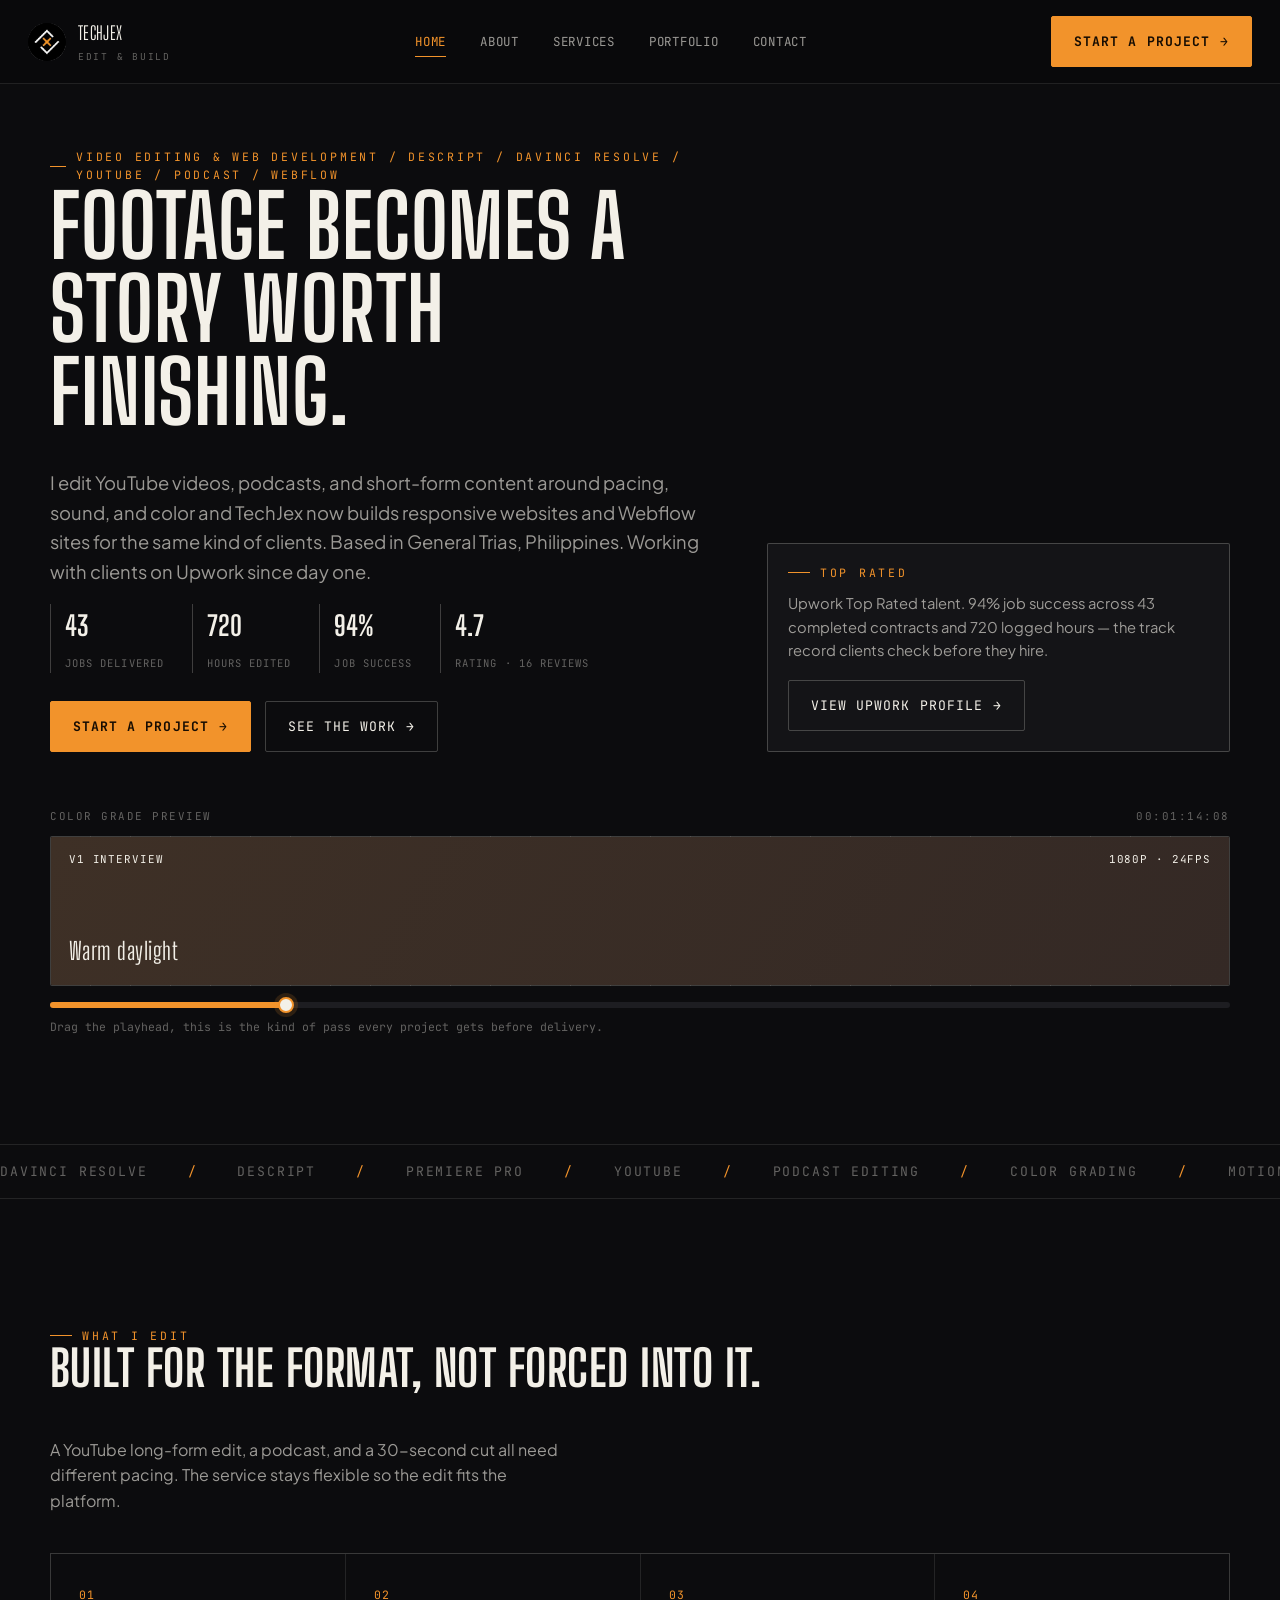
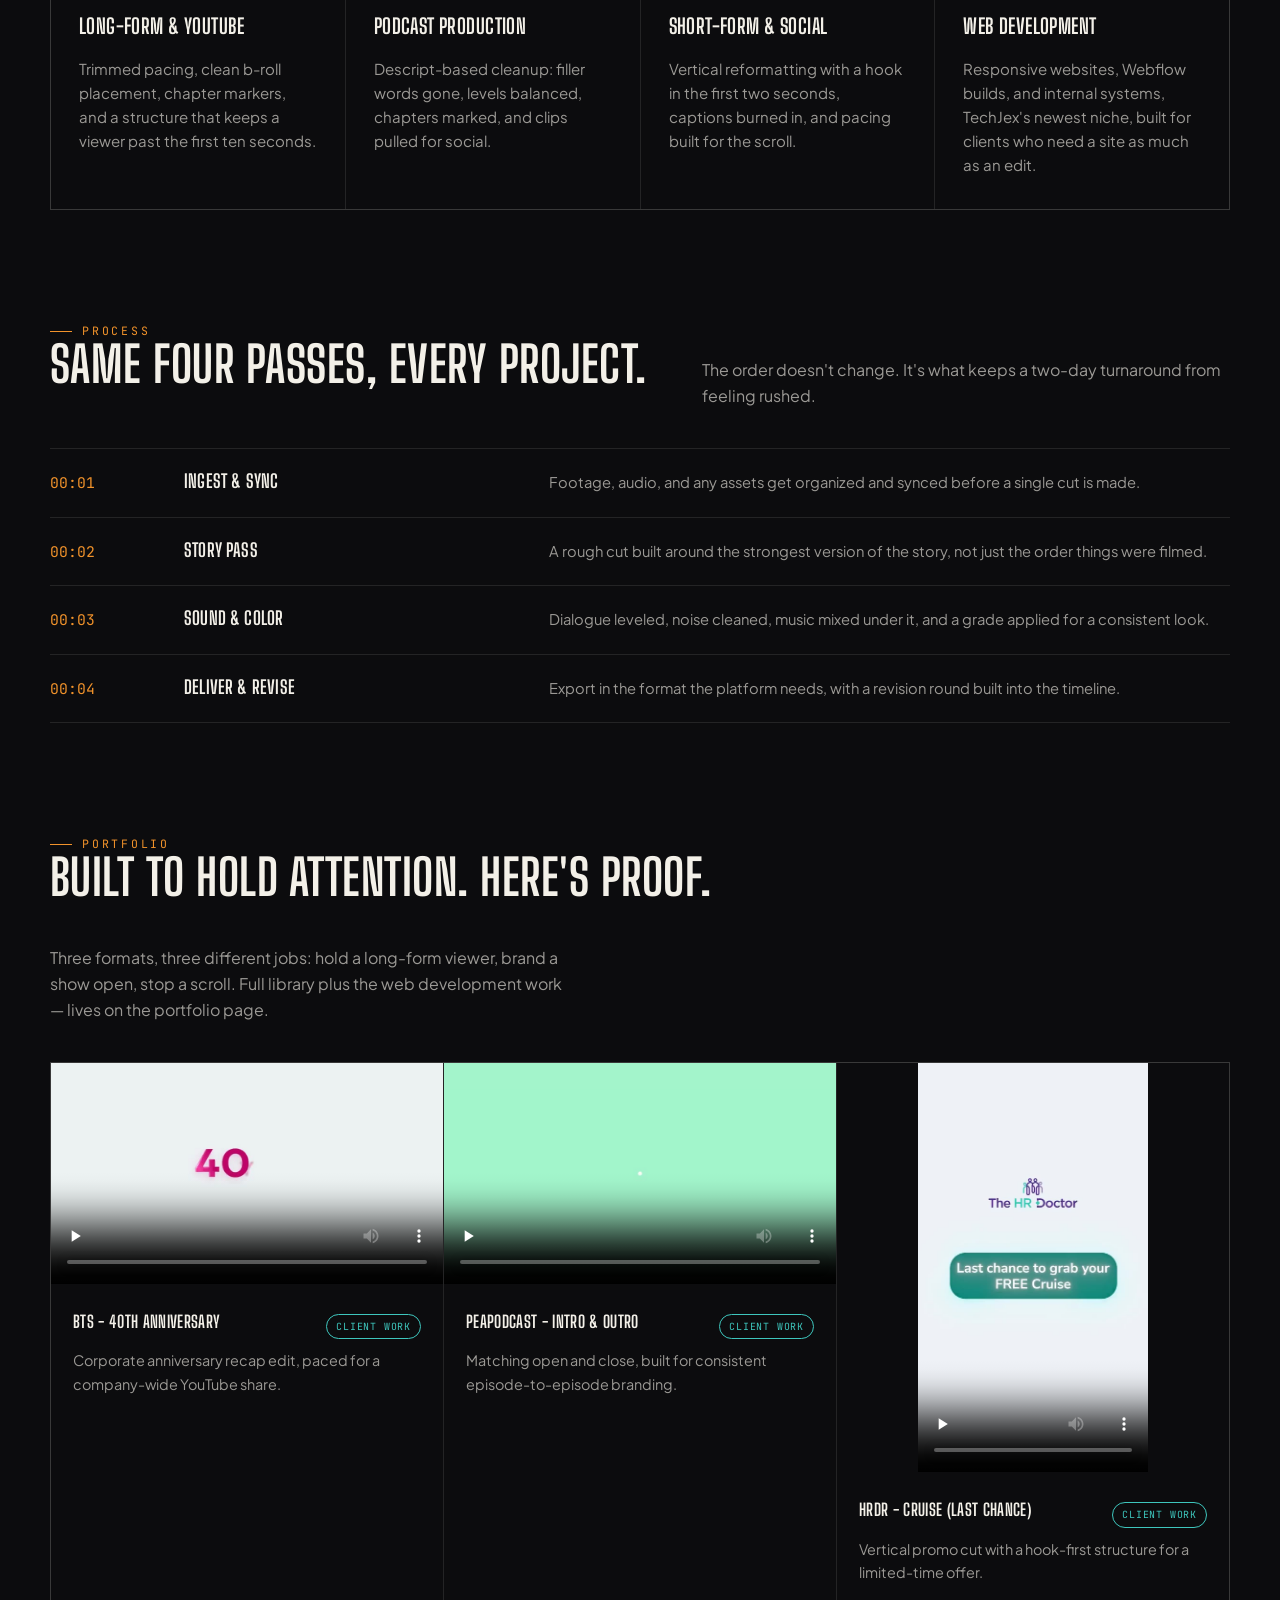
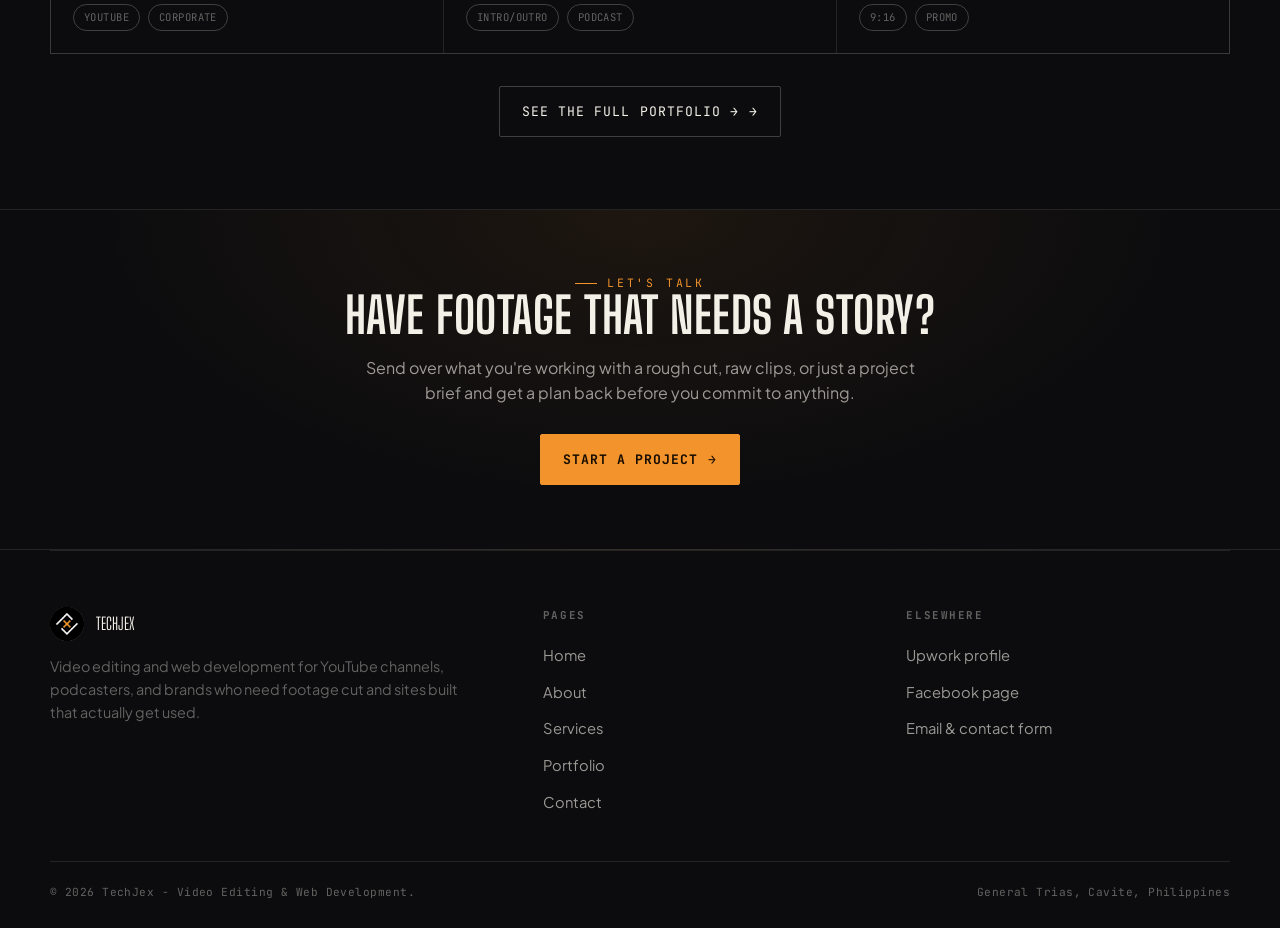
==== index.html @ 6ed2a16c "TechJex" ====
<!DOCTYPE html>
<html lang="en">
<head>
<meta charset="UTF-8">
<meta name="viewport" content="width=device-width, initial-scale=1.0">
<title>TechJex - Video Editing by Jex</title>
<meta name="description" content="Video editing and web development by TechJex. YouTube, podcast, and short-form editing plus responsive websites and Webflow builds, based in the Philippines.">
<link rel="icon" href="./assets/logo.png" type="image/png">
<link rel="preconnect" href="https://fonts.googleapis.com">
<link href="https://fonts.googleapis.com/css2?family=Big+Shoulders+Display:wght@600;700;800&family=Plus+Jakarta+Sans:wght@400;500;600;700&family=JetBrains+Mono:wght@400;500&display=swap" rel="stylesheet">
<link rel="stylesheet" href="./style.css">
</head>
<body>

<header class="nav-bar">
  <a class="brand" href="./index.html">
    <img src="./assets/logo.png" alt="TechJex logo">
    <span>TechJex<br><small>Edit &amp; Build</small></span>
  </a>
  <button class="menu-toggle" aria-label="Open menu" aria-expanded="false">☰</button>
  <nav class="nav-links" aria-label="Main navigation">
    <a href="./index.html" aria-current="page">Home</a>
    <a href="./about.html">About</a>
    <a href="./services.html">Services</a>
    <a href="./portfolio.html">Portfolio</a>
    <a href="./contact.html">Contact</a>
  </nav>
  <div class="nav-actions">
    <a class="btn btn-primary" href="./contact.html">Start a project</a>
  </div>
</header>

<main>

<section class="hero wrap">
  <div class="hero-grid">
    <div>
      <span class="eyebrow">Video Editing &amp; Web Development / Descript / DaVinci Resolve / YouTube / Podcast / Webflow</span>
      <h1>Footage becomes a story worth finishing.</h1>
      <p class="lead">I edit YouTube videos, podcasts, and short-form content around pacing, sound, and color and TechJex now builds responsive websites and Webflow sites for the same kind of clients. Based in General Trias, Philippines. Working with clients on Upwork since day one.</p>
      <div class="hero-stats">
        <div><b>43</b><span>Jobs delivered</span></div>
        <div><b>720</b><span>Hours edited</span></div>
        <div><b>94%</b><span>Job success</span></div>
        <div><b>4.7</b><span>Rating · 16 reviews</span></div>
      </div>
      <div class="hero-actions">
        <a class="btn btn-primary" href="./contact.html">Start a project</a>
        <a class="btn btn-ghost" href="./portfolio.html">See the work</a>
      </div>
    </div>
    <div class="hero-card reveal">
      <span class="eyebrow" style="margin-bottom:10px;">Top Rated</span>
      <p>Upwork Top Rated talent. 94% job success across 43 completed contracts and 720 logged hours — the track record clients check before they hire.</p>
      <a class="btn btn-ghost" href="https://www.upwork.com/freelancers/~0199cee645f09aa806" target="_blank" rel="noopener">View Upwork profile</a>
    </div>
  </div>

  <div class="scrubber">
    <div class="scrubber-head">
      <span>Color grade preview</span>
      <span class="tc" data-scrub-tc>00:00:00:00</span>
    </div>
    <div class="scrub-frame" data-scrub-frame>
      <div class="frame-label">
        <div class="top-row"><span>V1 Interview</span><span>1080p · 24fps</span></div>
        <div class="mood" data-scrub-mood>Flat log</div>
      </div>
    </div>
    <div class="scrub-track" data-scrub-track tabindex="0" role="slider" aria-label="Drag to preview a color grade" aria-valuemin="0" aria-valuemax="100" aria-valuenow="20">
      <div class="scrub-fill"></div>
      <div class="scrub-handle"></div>
    </div>
    <p class="scrub-caption">Drag the playhead, this is the kind of pass every project gets before delivery.</p>
  </div>
</section>

<div class="marquee" aria-hidden="true">
  <div class="marquee-track">
    <span>DaVinci Resolve</span><span>Descript</span><span>Premiere Pro</span><span>YouTube</span><span>Podcast Editing</span><span>Color Grading</span><span>Motion Titles</span><span>Audio Cleanup</span>
    <span>DaVinci Resolve</span><span>Descript</span><span>Premiere Pro</span><span>YouTube</span><span>Podcast Editing</span><span>Color Grading</span><span>Motion Titles</span><span>Audio Cleanup</span>
  </div>
</div>

<section class="section wrap">
  <div class="section-head">
    <div><span class="eyebrow">What I edit</span><h2>Built for the format, not forced into it.</h2></div>
    <p>A YouTube long-form edit, a podcast, and a 30-second cut all need different pacing. The service stays flexible so the edit fits the platform.</p>
  </div>
  <div class="card-grid cols-4">
    <a class="card reveal" href="./services.html">
      <span class="tc-num">01</span>
      <h3>Long-Form &amp; YouTube</h3>
      <p>Trimmed pacing, clean b-roll placement, chapter markers, and a structure that keeps a viewer past the first ten seconds.</p>
    </a>
    <a class="card reveal" href="./services.html">
      <span class="tc-num">02</span>
      <h3>Podcast Production</h3>
      <p>Descript-based cleanup: filler words gone, levels balanced, chapters marked, and clips pulled for social.</p>
    </a>
    <a class="card reveal" href="./services.html">
      <span class="tc-num">03</span>
      <h3>Short-Form &amp; Social</h3>
      <p>Vertical reformatting with a hook in the first two seconds, captions burned in, and pacing built for the scroll.</p>
    </a>
    <a class="card reveal" href="./portfolio.html#web-development">
      <span class="tc-num">04</span>
      <h3>Web Development</h3>
      <p>Responsive websites, Webflow builds, and internal systems, TechJex's newest niche, built for clients who need a site as much as an edit.</p>
    </a>
  </div>
</section>

<section class="section wrap section-tight">
  <div class="section-head">
    <div><span class="eyebrow">Process</span><h2>Same four passes, every project.</h2></div>
    <p>The order doesn't change. It's what keeps a two-day turnaround from feeling rushed.</p>
  </div>
  <div class="process">
    <div class="process-row reveal"><span class="tc">00:01</span><h4>Ingest &amp; Sync</h4><p>Footage, audio, and any assets get organized and synced before a single cut is made.</p></div>
    <div class="process-row reveal"><span class="tc">00:02</span><h4>Story Pass</h4><p>A rough cut built around the strongest version of the story, not just the order things were filmed.</p></div>
    <div class="process-row reveal"><span class="tc">00:03</span><h4>Sound &amp; Color</h4><p>Dialogue leveled, noise cleaned, music mixed under it, and a grade applied for a consistent look.</p></div>
    <div class="process-row reveal"><span class="tc">00:04</span><h4>Deliver &amp; Revise</h4><p>Export in the format the platform needs, with a revision round built into the timeline.</p></div>
  </div>
</section>

<section class="section wrap">
  <div class="section-head">
    <div><span class="eyebrow">Portfolio</span><h2>Built to hold attention. Here's proof.</h2></div>
    <p>Three formats, three different jobs: hold a long-form viewer, brand a show open, stop a scroll. Full library plus the web development work — lives on the portfolio page.</p>
  </div>
  <div class="portfolio-grid">
    <article class="portfolio-card video-card reveal">
      <div class="video-frame">
        <video controls preload="none" playsinline poster="./assets/posters/bts-40th-anniversary.jpg">
          <source src="./assets/videos/bts-40th-anniversary.mp4" type="video/mp4">
        </video>
      </div>
      <div class="portfolio-body">
        <div class="portfolio-top"><h3>BTS - 40th Anniversary</h3><span class="status open">Client work</span></div>
        <p>Corporate anniversary recap edit, paced for a company-wide YouTube share.</p>
        <div class="tag-row"><span class="tag">YouTube</span><span class="tag">Corporate</span></div>
      </div>
    </article>
    <article class="portfolio-card video-card reveal">
      <div class="video-frame">
        <video controls preload="none" playsinline poster="./assets/posters/peapodcast-intro-outro.jpg">
          <source src="./assets/videos/peapodcast-intro-outro.mp4" type="video/mp4">
        </video>
      </div>
      <div class="portfolio-body">
        <div class="portfolio-top"><h3>Peapodcast - Intro &amp; Outro</h3><span class="status open">Client work</span></div>
        <p>Matching open and close, built for consistent episode-to-episode branding.</p>
        <div class="tag-row"><span class="tag">Intro/Outro</span><span class="tag">Podcast</span></div>
      </div>
    </article>
    <article class="portfolio-card video-card reveal">
      <div class="video-frame portrait">
        <video controls preload="none" playsinline poster="./assets/posters/hrdr-cruise.jpg">
          <source src="./assets/videos/hrdr-cruise.mp4" type="video/mp4">
        </video>
      </div>
      <div class="portfolio-body">
        <div class="portfolio-top"><h3>HRDR - Cruise (Last Chance)</h3><span class="status open">Client work</span></div>
        <p>Vertical promo cut with a hook-first structure for a limited-time offer.</p>
        <div class="tag-row"><span class="tag">9:16</span><span class="tag">Promo</span></div>
      </div>
    </article>
  </div>
  <div style="margin-top:32px; text-align:center;">
    <a class="btn btn-ghost" href="./portfolio.html">See the full portfolio →</a>
  </div>
</section>

<section class="cta-band">
  <div class="wrap">
    <span class="eyebrow" style="justify-content:center;">Let's talk</span>
    <h2>Have footage that needs a story?</h2>
    <p>Send over what you're working with a rough cut, raw clips, or just a project brief and get a plan back before you commit to anything.</p>
    <a class="btn btn-primary" href="./contact.html">Start a project</a>
  </div>
</section>

</main>

<footer class="footer wrap">
  <div class="footer-top">
    <div>
      <a class="footer-brand" href="./index.html"><img src="./assets/logo.png" alt="TechJex logo"><span>TechJex</span></a>
      <p>Video editing and web development for YouTube channels, podcasters, and brands who need footage cut and sites built that actually get used.</p>
    </div>
    <div class="footer-links">
      <h5>Pages</h5>
      <a href="./index.html">Home</a>
      <a href="./about.html">About</a>
      <a href="./services.html">Services</a>
      <a href="./portfolio.html">Portfolio</a>
      <a href="./contact.html">Contact</a>
    </div>
    <div class="footer-links">
      <h5>Elsewhere</h5>
      <a href="https://www.upwork.com/freelancers/~0199cee645f09aa806" target="_blank" rel="noopener">Upwork profile</a>
      <a href="https://www.facebook.com/TechJex/" target="_blank" rel="noopener">Facebook page</a>
      <a href="./contact.html">Email &amp; contact form</a>
    </div>
  </div>
  <div class="footer-bottom">
    <span>&copy; 2026 TechJex - Video Editing &amp; Web Development.</span>
    <span>General Trias, Cavite, Philippines</span>
  </div>
</footer>

<script src="./script.js"></script>
</body>
</html>
---- style.css ----
/* ============================================================
   TechJex — Video Editing Portfolio
   Design tokens
   ============================================================ */
:root{
  --ink: #0c0c0e;
  --ink-2: #141417;
  --ink-3: #1d1d21;
  --line: rgba(245,243,236,0.10);
  --line-strong: rgba(245,243,236,0.22);
  --bone: #f3f0e8;
  --bone-dim: rgba(243,240,232,0.62);
  --bone-faint: rgba(243,240,232,0.38);
  --signal: #f2932b;
  --signal-2: #ffb35c;
  --teal: #3ec6bd;
  --radius: 2px;

  --display: "Big Shoulders Display", "Arial Narrow", sans-serif;
  --body: "Plus Jakarta Sans", "Segoe UI", sans-serif;
  --mono: "JetBrains Mono", "Courier New", monospace;
}

*{ box-sizing:border-box; }
html{ scroll-behavior:smooth; }
body{
  margin:0;
  background:var(--ink);
  color:var(--bone);
  font-family:var(--body);
  font-size:16px;
  line-height:1.6;
  -webkit-font-smoothing:antialiased;
}
img{ max-width:100%; display:block; }
a{ color:inherit; text-decoration:none; }
h1,h2,h3,h4{
  font-family:var(--display);
  font-weight:700;
  text-transform:uppercase;
  letter-spacing:0.01em;
  margin:0 0 .4em;
  line-height:0.96;
}
h1{ font-size:clamp(2.6rem,7vw,5.4rem); }
h2{ font-size:clamp(1.9rem,4.2vw,3.1rem); }
h3{ font-size:1.3rem; letter-spacing:0.02em; }
p{ margin:0 0 1em; }
.lead{ font-size:1.15rem; color:var(--bone-dim); max-width:52ch; }

:focus-visible{ outline:2px solid var(--signal); outline-offset:3px; }
@media (prefers-reduced-motion: reduce){
  *{ animation-duration:0.001ms !important; animation-iteration-count:1 !important; transition-duration:0.001ms !important; scroll-behavior:auto !important; }
}

.wrap{ max-width:1180px; margin:0 auto; padding:0 28px; }
.eyebrow{
  font-family:var(--mono);
  font-size:0.72rem;
  letter-spacing:0.24em;
  text-transform:uppercase;
  color:var(--signal);
  display:flex; align-items:center; gap:10px;
}
.eyebrow::before{
  content:""; width:22px; height:1px; background:var(--signal);
}
.tc{ font-family:var(--mono); font-variant-numeric:tabular-nums; }

/* ---------- buttons ---------- */
.btn{
  display:inline-flex; align-items:center; gap:10px;
  font-family:var(--mono); font-size:0.82rem; letter-spacing:0.08em; text-transform:uppercase;
  padding:14px 22px; border:1px solid var(--line-strong); border-radius:var(--radius);
  transition:border-color .2s ease, background .2s ease, color .2s ease, transform .2s ease;
  white-space:nowrap;
}
.btn-primary{ background:var(--signal); border-color:var(--signal); color:#160c02; font-weight:700; }
.btn-primary:hover{ background:var(--signal-2); border-color:var(--signal-2); transform:translateY(-1px); }
.btn-ghost{ color:var(--bone); }
.btn-ghost:hover{ border-color:var(--signal); color:var(--signal); }
.btn-ghost::after, .btn-primary::after{ content:"→"; transition:transform .2s ease; }
.btn:hover::after{ transform:translateX(3px); }

/* ---------- header ---------- */
.nav-bar{
  position:sticky; top:0; z-index:50;
  display:flex; align-items:center; justify-content:space-between;
  padding:16px 28px; background:rgba(10,10,12,0.98);
  border-bottom:1px solid var(--line);
}
.brand{ display:flex; align-items:center; gap:12px; }
.brand img{ width:38px; height:38px; border-radius:50%; }
.brand span{ font-family:var(--display); text-transform:uppercase; font-size:1.15rem; letter-spacing:.02em; }
.brand small{ display:block; font-family:var(--mono); font-size:0.6rem; letter-spacing:.18em; color:var(--bone-faint); text-transform:uppercase; }

.nav-links{ display:flex; gap:2px; align-items:center; }
.nav-links a{
  font-family:var(--mono); font-size:0.78rem; letter-spacing:.06em; text-transform:uppercase;
  padding:10px 16px; color:var(--bone-dim); position:relative;
}
.nav-links a:hover{ color:var(--bone); }
.nav-links a[aria-current="page"]{ color:var(--signal); }
.nav-links a[aria-current="page"]::after{
  content:""; position:absolute; left:16px; right:16px; bottom:4px; height:1px; background:var(--signal);
}
.nav-actions{ display:flex; align-items:center; gap:14px; }
.menu-toggle{
  display:none; width:40px; height:40px; border:1px solid var(--line-strong); background:none; border-radius:var(--radius);
  color:var(--bone); font-family:var(--mono); cursor:pointer;
}

@media (max-width:920px){
  .nav-links{
    position:fixed; inset:65px 0 0 0; flex-direction:column; align-items:flex-start;
    background:var(--ink); padding:24px 28px; gap:4px; transform:translateY(-8px);
    opacity:0; pointer-events:none; transition:opacity .2s ease, transform .2s ease;
    z-index:100; overflow-y:auto;
  }
  .nav-links.open{ opacity:1; pointer-events:auto; transform:translateY(0); }
  .nav-links a{ width:100%; padding:16px 6px; border-bottom:1px solid var(--line); font-size:0.95rem; }
  .menu-toggle{ display:block; }
  .nav-actions{ display:none; }
}

/* ---------- hero / scrubber signature ---------- */
.hero{ padding:64px 0 40px; }
.hero-grid{ display:grid; grid-template-columns:1.3fr 0.9fr; gap:48px; align-items:end; }
.hero-stats{ display:flex; flex-wrap:wrap; gap:28px; margin-top:8px; }
.hero-stats div{ border-left:1px solid var(--line-strong); padding-left:14px; }
.hero-stats b{ display:block; font-family:var(--display); font-size:1.7rem; }
.hero-stats span{ font-family:var(--mono); font-size:0.66rem; letter-spacing:.1em; text-transform:uppercase; color:var(--bone-faint); }
.hero-actions{ display:flex; gap:14px; margin-top:28px; flex-wrap:wrap; }

@media (max-width:920px){
  .hero-grid{ grid-template-columns:1fr; gap:36px; }
  .hero, .page-hero, .section-head{ text-align:center; }
  .hero .eyebrow, .page-hero .eyebrow, .section-head .eyebrow{ justify-content:center; }
  .hero .lead, .page-hero .lead, .section-head p{ margin-left:auto; margin-right:auto; }
  .hero-stats{ justify-content:center; }
  .hero-stats div{ border-left:none; padding-left:0; text-align:center; }
  .hero-actions{ justify-content:center; }
  .hero-card{ text-align:left; }
  .section-head{ flex-direction:column; align-items:center; }
  .page-hero h1{ margin-left:auto; margin-right:auto; }
}

.hero-card{
  border:1px solid var(--line-strong); background:var(--ink-2); padding:20px; border-radius:var(--radius);
}
.hero-card p{ color:var(--bone-dim); font-size:0.92rem; margin-bottom:1.2em; }

.scrubber{ margin-top:56px; }
.scrubber-head{ display:flex; justify-content:space-between; align-items:baseline; margin-bottom:10px; }
.scrubber-head span{ font-family:var(--mono); font-size:0.68rem; letter-spacing:.14em; text-transform:uppercase; color:var(--bone-faint); }
.scrub-frame{
  position:relative; height:150px; border:1px solid var(--line-strong); border-radius:var(--radius); overflow:hidden;
  background:
    repeating-linear-gradient(90deg, transparent 0 39px, var(--line) 39px 40px);
}
.scrub-frame::before{
  content:""; position:absolute; inset:0;
  background:var(--grade-bg, linear-gradient(120deg,#20242c,#2c2a2f));
  transition:background .12s linear;
}
.scrub-frame .frame-label{
  position:relative; z-index:2; height:100%; display:flex; flex-direction:column; justify-content:space-between; padding:14px 18px;
}
.frame-label .top-row{ display:flex; justify-content:space-between; font-family:var(--mono); font-size:0.68rem; letter-spacing:.08em; color:var(--bone); text-transform:uppercase; }
.frame-label .mood{ font-family:var(--display); font-size:1.5rem; letter-spacing:.02em; }
.scrub-track{
  position:relative; height:6px; background:var(--ink-3); border-radius:3px; margin-top:16px; cursor:pointer;
}
.scrub-fill{ position:absolute; top:0; left:0; height:100%; background:var(--signal); border-radius:3px; width:20%; }
.scrub-handle{
  position:absolute; top:50%; width:16px; height:16px; background:var(--bone); border:2px solid var(--signal);
  border-radius:50%; transform:translate(-50%,-50%); left:20%; box-shadow:0 0 0 4px rgba(242,147,43,0.15);
}
.scrub-caption{ margin-top:10px; font-family:var(--mono); font-size:0.72rem; color:var(--bone-faint); }

/* ---------- marquee ---------- */
.marquee{ border-top:1px solid var(--line); border-bottom:1px solid var(--line); overflow:hidden; padding:16px 0; margin:56px 0; }
.marquee-track{ display:flex; gap:40px; width:max-content; animation:scroll-left 26s linear infinite; }
.marquee-track span{ font-family:var(--mono); font-size:0.82rem; letter-spacing:.14em; text-transform:uppercase; color:var(--bone-faint); }
.marquee-track span::after{ content:"/"; margin-left:40px; color:var(--signal); }
@keyframes scroll-left{ from{ transform:translateX(0); } to{ transform:translateX(-50%); } }

/* ---------- sections ---------- */
.section{ padding:72px 0; }
.section-tight{ padding:40px 0; }
.section-head{ display:flex; justify-content:space-between; align-items:flex-end; gap:24px; margin-bottom:40px; flex-wrap:wrap; }
.section-head p{ max-width:44ch; color:var(--bone-dim); margin:0; }

/* format / service cards */
.card-grid{ display:grid; grid-template-columns:repeat(3,1fr); gap:1px; background:var(--line); border:1px solid var(--line); }
.card{ background:var(--ink); padding:32px 28px; display:flex; flex-direction:column; gap:12px; transition:background .2s ease; }
.card:hover{ background:var(--ink-2); }
.portfolio-card.clickable{ transition:background .2s ease; }
.portfolio-card.clickable:hover{ background:var(--ink-2); }
.card .tc-num{ font-family:var(--mono); font-size:0.72rem; color:var(--signal); letter-spacing:.1em; }
.card p{ color:var(--bone-dim); margin-bottom:0; font-size:0.94rem; }
.card ul{ margin:6px 0 0; padding-left:18px; color:var(--bone-dim); font-size:0.88rem; }
.card ul li{ margin-bottom:4px; }
@media (max-width:920px){ .card-grid{ grid-template-columns:1fr; } }

/* process timeline */
.process{ display:flex; flex-direction:column; border-top:1px solid var(--line); }
.process-row{ display:grid; grid-template-columns:110px 1fr 2fr; gap:24px; padding:22px 0; border-bottom:1px solid var(--line); align-items:baseline; }
.process-row .tc{ color:var(--signal); font-size:0.92rem; }
.process-row h4{ font-family:var(--display); text-transform:uppercase; font-size:1.15rem; margin:0; }
.process-row p{ margin:0; color:var(--bone-dim); font-size:0.92rem; }
@media (max-width:760px){ .process-row{ grid-template-columns:1fr; gap:6px; } }

/* trust / stats strip */
.stat-strip{ display:grid; grid-template-columns:repeat(5,1fr); border:1px solid var(--line); }
.stat-strip div{ padding:26px 20px; border-right:1px solid var(--line); }
.stat-strip div:last-child{ border-right:none; }
.stat-strip b{ display:block; font-family:var(--display); font-size:1.9rem; color:var(--bone); }
.stat-strip span{ font-family:var(--mono); font-size:0.62rem; letter-spacing:.08em; text-transform:uppercase; color:var(--bone-faint); }
@media (max-width:860px){ .stat-strip{ grid-template-columns:repeat(2,1fr);} .stat-strip div:nth-child(2n){border-right:none;} }

/* CTA band */
.cta-band{
  border-top:1px solid var(--line); border-bottom:1px solid var(--line);
  padding:64px 0; text-align:center; background:radial-gradient(ellipse at 50% 0%, rgba(242,147,43,0.08), transparent 60%);
}
.cta-band h2{ margin-bottom:.3em; }
.cta-band p{ color:var(--bone-dim); margin:0 auto 28px; max-width:48ch; }

/* ---------- footer ---------- */
.footer{ border-top:1px solid var(--line); padding:56px 0 26px; }
.footer-top{ display:grid; grid-template-columns:1.4fr 1fr 1fr; gap:40px; margin-bottom:40px; }
.footer-brand{ display:flex; align-items:center; gap:12px; margin-bottom:14px; }
.footer-brand img{ width:34px; height:34px; border-radius:50%; }
.footer-brand span{ font-family:var(--display); text-transform:uppercase; font-size:1.05rem; }
.footer p{ color:var(--bone-faint); font-size:0.9rem; max-width:38ch; }
.footer h5{ font-family:var(--mono); font-size:0.68rem; letter-spacing:.14em; text-transform:uppercase; color:var(--bone-faint); margin:0 0 14px; }
.footer-links a{ display:block; padding:6px 0; color:var(--bone-dim); font-size:0.92rem; border-bottom:1px solid transparent; }
.footer-links a:hover{ color:var(--signal); }
.footer-bottom{ display:flex; justify-content:space-between; flex-wrap:wrap; gap:10px; padding-top:22px; border-top:1px solid var(--line); font-family:var(--mono); font-size:0.7rem; color:var(--bone-faint); letter-spacing:.04em; }
@media (max-width:760px){ .footer-top{ grid-template-columns:1fr; } }

/* ---------- page hero (inner pages) ---------- */
.page-hero{ padding:56px 0 32px; border-bottom:1px solid var(--line); }
.page-hero h1{ max-width:16ch; }
.page-hero .lead{ margin-top:14px; }

/* ---------- about ---------- */
.split{ display:grid; grid-template-columns:1fr 1fr; gap:56px; align-items:start; }
.split-media{ border:1px solid var(--line-strong); padding:26px; background:var(--ink-2); }
.split-media .tc{ color:var(--signal); font-size:0.72rem; letter-spacing:.1em; display:block; margin-bottom:8px; text-transform:uppercase; }
.principle{ padding:20px 0; border-bottom:1px solid var(--line); }
.principle h4{ font-size:1.05rem; margin-bottom:6px; }
.principle p{ margin:0; color:var(--bone-dim); font-size:0.92rem; }
.toolkit{ display:flex; flex-wrap:wrap; gap:10px; margin-top:14px; }
.toolkit span{ font-family:var(--mono); font-size:0.76rem; border:1px solid var(--line-strong); padding:8px 14px; border-radius:var(--radius); color:var(--bone-dim); }
@media (max-width:860px){ .split{ grid-template-columns:1fr; } }

/* ---------- services page ---------- */
.service-list{ display:flex; flex-direction:column; }
.service{ display:grid; grid-template-columns:60px 1.1fr 1.4fr; gap:28px; padding:36px 0; border-bottom:1px solid var(--line); }
.service .tc{ color:var(--signal); font-size:1.1rem; }
.service h3{ margin-bottom:10px; }
.service .tag-row{ margin-top:14px; }
.service-copy p{ color:var(--bone-dim); }
.service-copy ul{ padding-left:18px; color:var(--bone-dim); font-size:0.92rem; margin:10px 0 0; }
.service-copy ul li{ margin-bottom:6px; }
.turnaround{ font-family:var(--mono); font-size:0.72rem; letter-spacing:.06em; text-transform:uppercase; color:var(--bone-faint); margin-top:14px; display:block; }
@media (max-width:860px){ .service{ grid-template-columns:1fr; gap:10px; } }

/* ---------- portfolio / editing panel ---------- */
.editor-panel{
  border:1px solid var(--line-strong); background:var(--ink-2); border-radius:var(--radius); overflow:hidden; margin-bottom:64px;
}
.editor-panel-head{ display:flex; justify-content:space-between; align-items:center; padding:16px 22px; border-bottom:1px solid var(--line); }
.editor-panel-head .tc{ color:var(--bone-faint); font-size:0.72rem; letter-spacing:.08em; text-transform:uppercase; }
.editor-toggle{ display:flex; gap:0; border:1px solid var(--line-strong); border-radius:var(--radius); overflow:hidden; }
.editor-toggle button{
  font-family:var(--mono); font-size:0.72rem; letter-spacing:.08em; text-transform:uppercase; padding:8px 16px; background:none; color:var(--bone-dim); border:none; cursor:pointer;
}
.editor-toggle button.active{ background:var(--signal); color:#160c02; font-weight:700; }

.preview-frame{
  position:relative; height:260px; margin:0; overflow:hidden;
  background:var(--grade-bg2, linear-gradient(135deg,#2a2e33,#302a2c));
  transition:background .25s ease, filter .25s ease;
}
.preview-frame.graded{ filter:saturate(1.15) contrast(1.06); }
.preview-frame .grain{ position:absolute; inset:0; opacity:0.06; background-image:repeating-radial-gradient(circle at 20% 30%, #fff 0 1px, transparent 1px 3px); }
.preview-frame .waveform{ position:absolute; left:0; right:0; bottom:0; height:56px; display:flex; align-items:flex-end; gap:2px; padding:0 18px 10px; opacity:0.5; }
.preview-frame .waveform i{ flex:1; background:var(--bone); border-radius:1px; }
.preview-frame .center-label{ position:absolute; inset:0; display:flex; align-items:center; justify-content:center; flex-direction:column; gap:6px; text-align:center; }
.preview-frame .center-label b{ font-family:var(--display); text-transform:uppercase; font-size:1.4rem; letter-spacing:.02em; }
.preview-frame .center-label span{ font-family:var(--mono); font-size:0.68rem; color:var(--bone-dim); letter-spacing:.06em; text-transform:uppercase; }

.tracks{ padding:18px 22px 22px; }
.track{ display:grid; grid-template-columns:56px 1fr; gap:14px; align-items:center; padding:8px 0; }
.track span.tlabel{ font-family:var(--mono); font-size:0.68rem; color:var(--bone-faint); letter-spacing:.06em; }
.track-lane{ position:relative; height:28px; background:var(--ink-3); border-radius:2px; overflow:hidden; }
.clip{ position:absolute; top:2px; bottom:2px; background:rgba(242,147,43,0.35); border:1px solid var(--signal); border-radius:2px; display:flex; align-items:center; padding:0 8px; font-family:var(--mono); font-size:0.6rem; color:var(--bone); letter-spacing:.04em; white-space:nowrap; overflow:hidden; }
.clip.audio{ background:rgba(62,198,189,0.25); border-color:var(--teal); }
.playhead{ position:absolute; top:-4px; bottom:-4px; width:2px; background:var(--bone); z-index:5; }
.playhead::before{ content:""; position:absolute; top:-4px; left:50%; transform:translateX(-50%); width:8px; height:8px; background:var(--bone); border-radius:50%; }
.editor-panel-foot{ display:flex; justify-content:space-between; align-items:center; padding:14px 22px; border-top:1px solid var(--line); font-family:var(--mono); font-size:0.68rem; color:var(--bone-faint); letter-spacing:.04em; }

.portfolio-group{ margin-bottom:64px; }
.group-title{ display:flex; justify-content:space-between; gap:24px; flex-wrap:wrap; margin-bottom:28px; align-items:flex-end; border-bottom:1px solid var(--line); padding-bottom:18px; }
.group-title p{ max-width:42ch; color:var(--bone-dim); margin:0; }
.portfolio-grid{ display:grid; grid-template-columns:repeat(3,1fr); gap:1px; background:var(--line); border:1px solid var(--line); }
.portfolio-card{ background:var(--ink); padding:26px; display:flex; flex-direction:column; gap:10px; }
.portfolio-card.media-card, .portfolio-card.video-card{ padding:0; }
.portfolio-card.media-card .portfolio-img{ aspect-ratio:16/10; overflow:hidden; background:var(--ink-3); }
.portfolio-card.media-card .portfolio-img img{ width:100%; height:100%; object-fit:cover; display:block; }
.portfolio-card.media-card .portfolio-body, .portfolio-card.video-card .portfolio-body{ padding:20px 22px 22px; display:flex; flex-direction:column; gap:10px; flex:1; }
.video-frame{ position:relative; background:var(--ink-3); overflow:hidden; aspect-ratio:16/9; }
.video-frame.portrait{ aspect-ratio:9/16; max-width:230px; margin:0 auto; }
.video-frame.linkedin{ aspect-ratio:4/5; max-width:270px; margin:0 auto; }
.video-frame video{ width:100%; height:100%; object-fit:cover; display:block; background:#000; }
.portfolio-top{ display:flex; justify-content:space-between; align-items:flex-start; gap:10px; }
.portfolio-top h3{ font-size:1.05rem; margin:0; }
.section-divider{ display:flex; align-items:center; gap:20px; margin:12px 0 44px; }
.section-divider .num{ font-family:var(--mono); font-size:0.72rem; color:var(--signal); border:1px solid var(--line-strong); padding:6px 12px; border-radius:20px; }
.section-divider .line{ flex:1; height:1px; background:var(--line); }
.portfolio-card .status{ font-family:var(--mono); font-size:0.62rem; letter-spacing:.08em; text-transform:uppercase; padding:4px 9px; border:1px solid var(--line-strong); color:var(--bone-faint); align-self:flex-start; border-radius:20px; }
.portfolio-card .status.open{ color:var(--teal); border-color:var(--teal); }
.portfolio-card .status.live{ color:var(--signal-2); border-color:var(--signal); }
.card-grid.cols-4{ grid-template-columns:repeat(4,1fr); }
@media (max-width:1080px){ .card-grid.cols-4{ grid-template-columns:repeat(2,1fr); } }
@media (max-width:560px){ .card-grid.cols-4{ grid-template-columns:1fr; } }
.portfolio-card p{ color:var(--bone-dim); font-size:0.9rem; margin-bottom:0; }
.tag-row{ display:flex; flex-wrap:wrap; gap:8px; margin-top:auto; padding-top:10px; }
.tag{ font-family:var(--mono); font-size:0.66rem; letter-spacing:.04em; text-transform:uppercase; color:var(--bone-faint); border:1px solid var(--line-strong); padding:4px 10px; border-radius:20px; }
@media (max-width:920px){ .portfolio-grid{ grid-template-columns:1fr; } }

/* ---------- contact ---------- */
.contact-grid{ display:grid; grid-template-columns:1fr 1fr; gap:56px; }
.form-field{ margin-bottom:20px; }
.form-field label{ display:block; font-family:var(--mono); font-size:0.7rem; letter-spacing:.08em; text-transform:uppercase; color:var(--bone-faint); margin-bottom:8px; }
.form-field input, .form-field select, .form-field textarea{
  width:100%; background:var(--ink-2); border:1px solid var(--line-strong); color:var(--bone); padding:13px 14px;
  font-family:var(--body); font-size:0.95rem; border-radius:var(--radius);
}
.form-field textarea{ resize:vertical; min-height:120px; }
.form-field input:focus, .form-field select:focus, .form-field textarea:focus{ border-color:var(--signal); }
.contact-info .info-row{ display:flex; gap:16px; padding:18px 0; border-bottom:1px solid var(--line); }
.contact-info .info-row b{ display:block; font-family:var(--mono); font-size:0.68rem; letter-spacing:.08em; text-transform:uppercase; color:var(--bone-faint); margin-bottom:4px; }
.contact-info .info-row div a, .contact-info .info-row div span{ font-size:1rem; }
.note-box{ margin-top:24px; padding:16px 18px; border:1px dashed var(--line-strong); font-size:0.86rem; color:var(--bone-faint); border-radius:var(--radius); }
@media (max-width:860px){ .contact-grid{ grid-template-columns:1fr; } }

@keyframes playhead-drift{
  0%{ left:8%; }
  50%{ left:64%; }
  100%{ left:8%; }
}
.playhead{ animation:playhead-drift 9s ease-in-out infinite; }

/* ---------- reveal ---------- */
.reveal{ opacity:0; transform:translateY(16px); transition:opacity .6s ease, transform .6s ease; }
.reveal.in{ opacity:1; transform:translateY(0); }
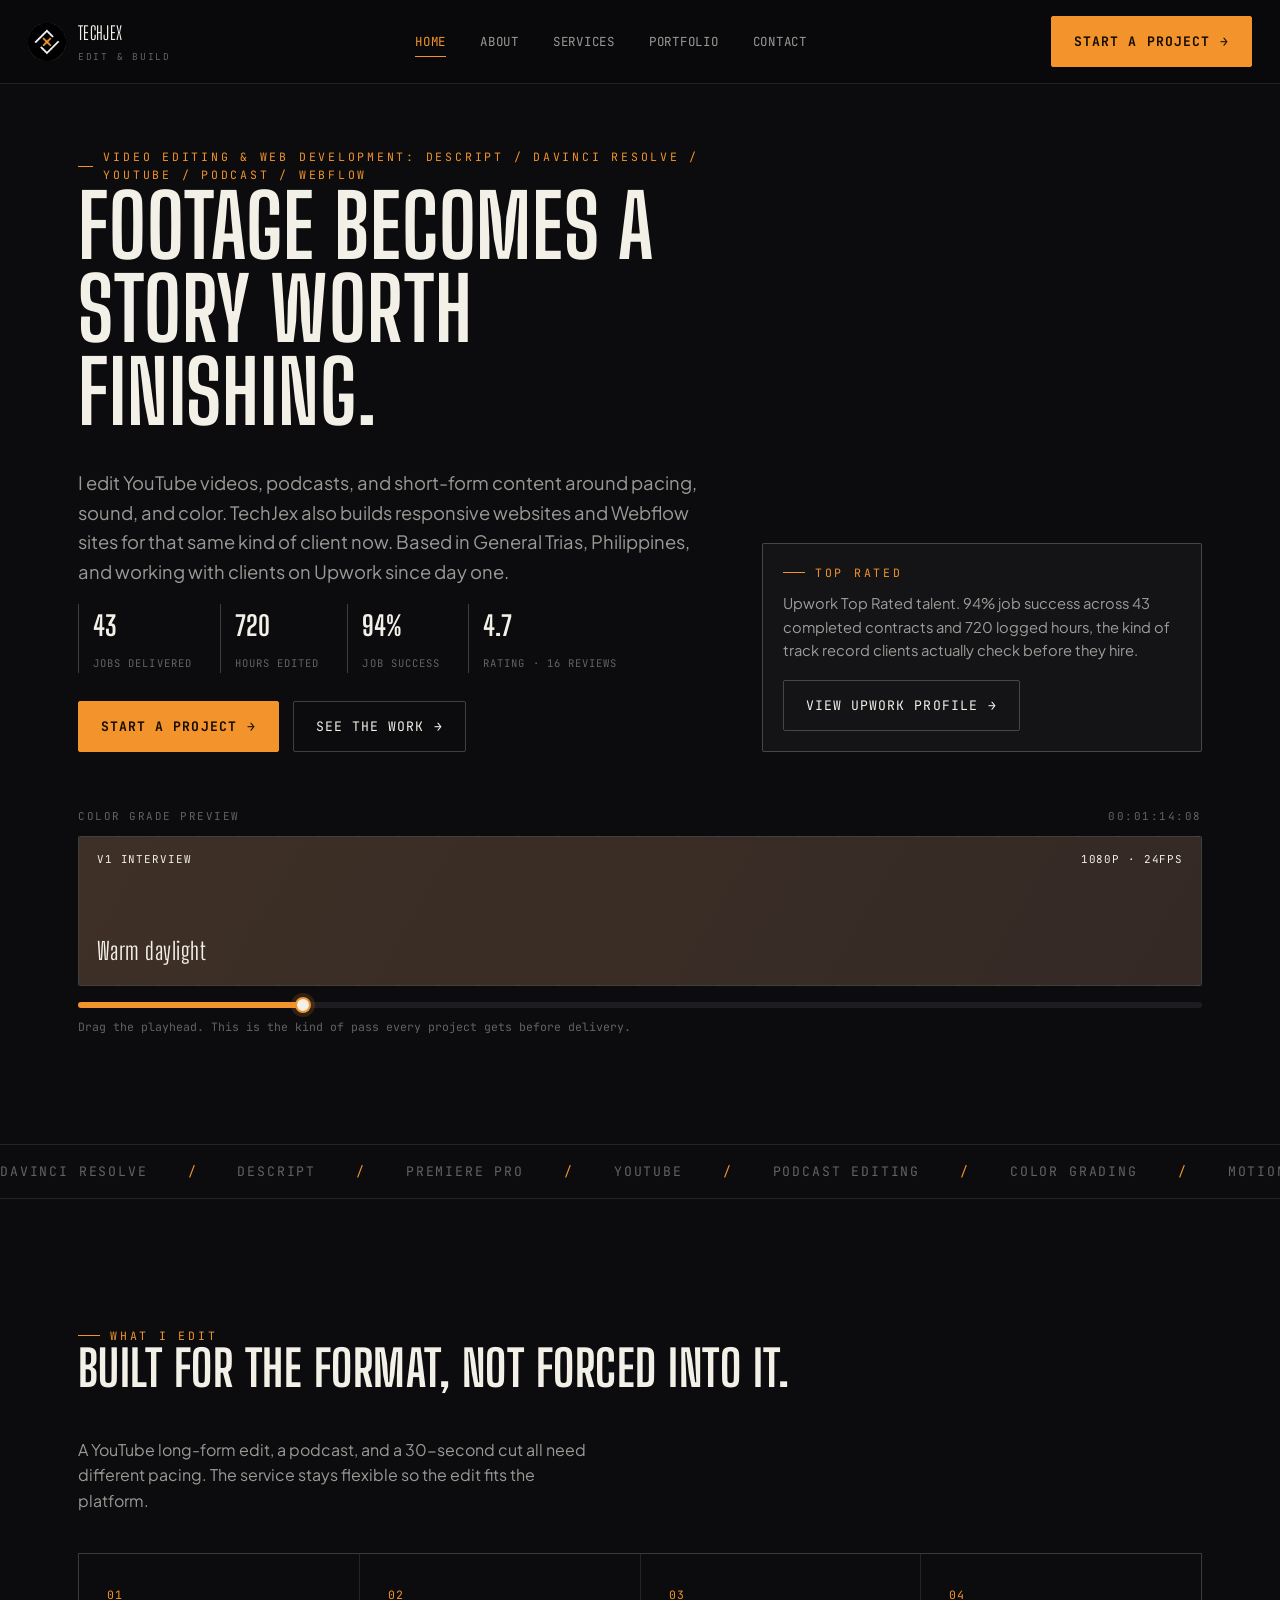
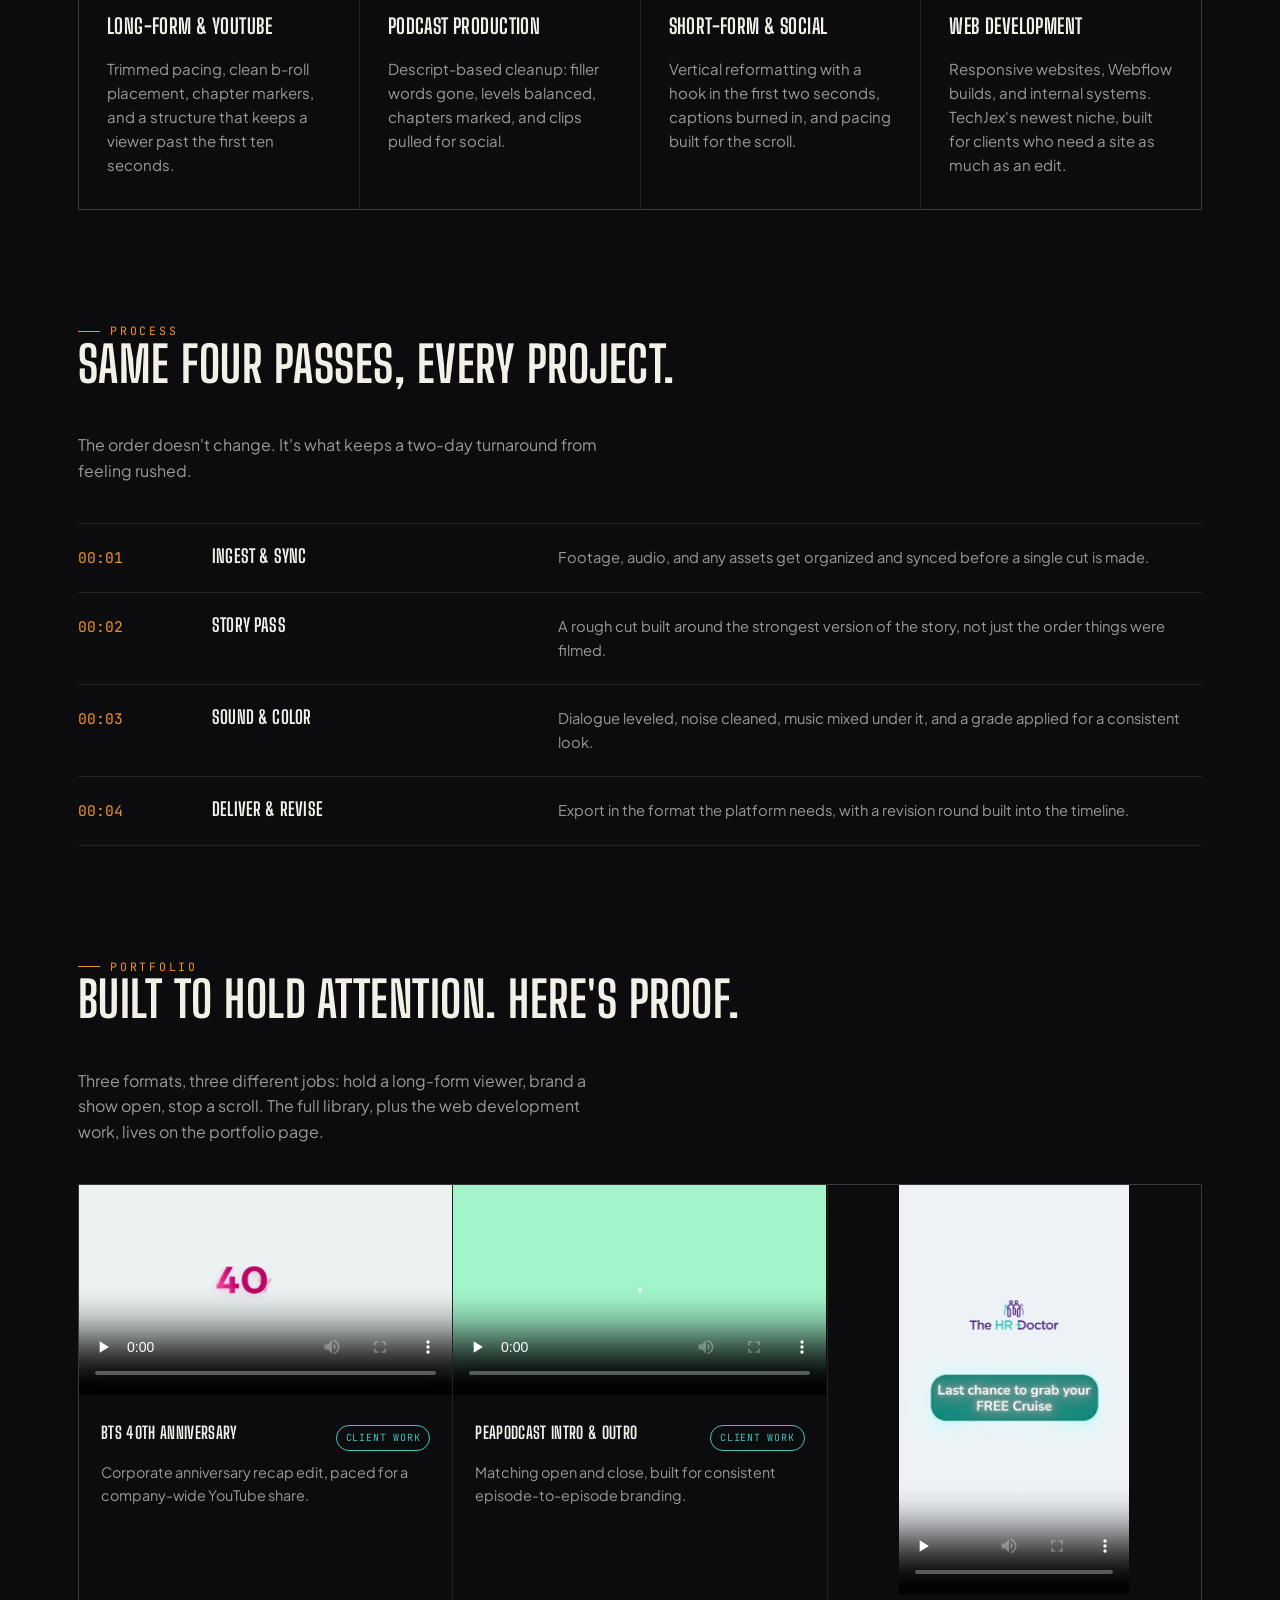
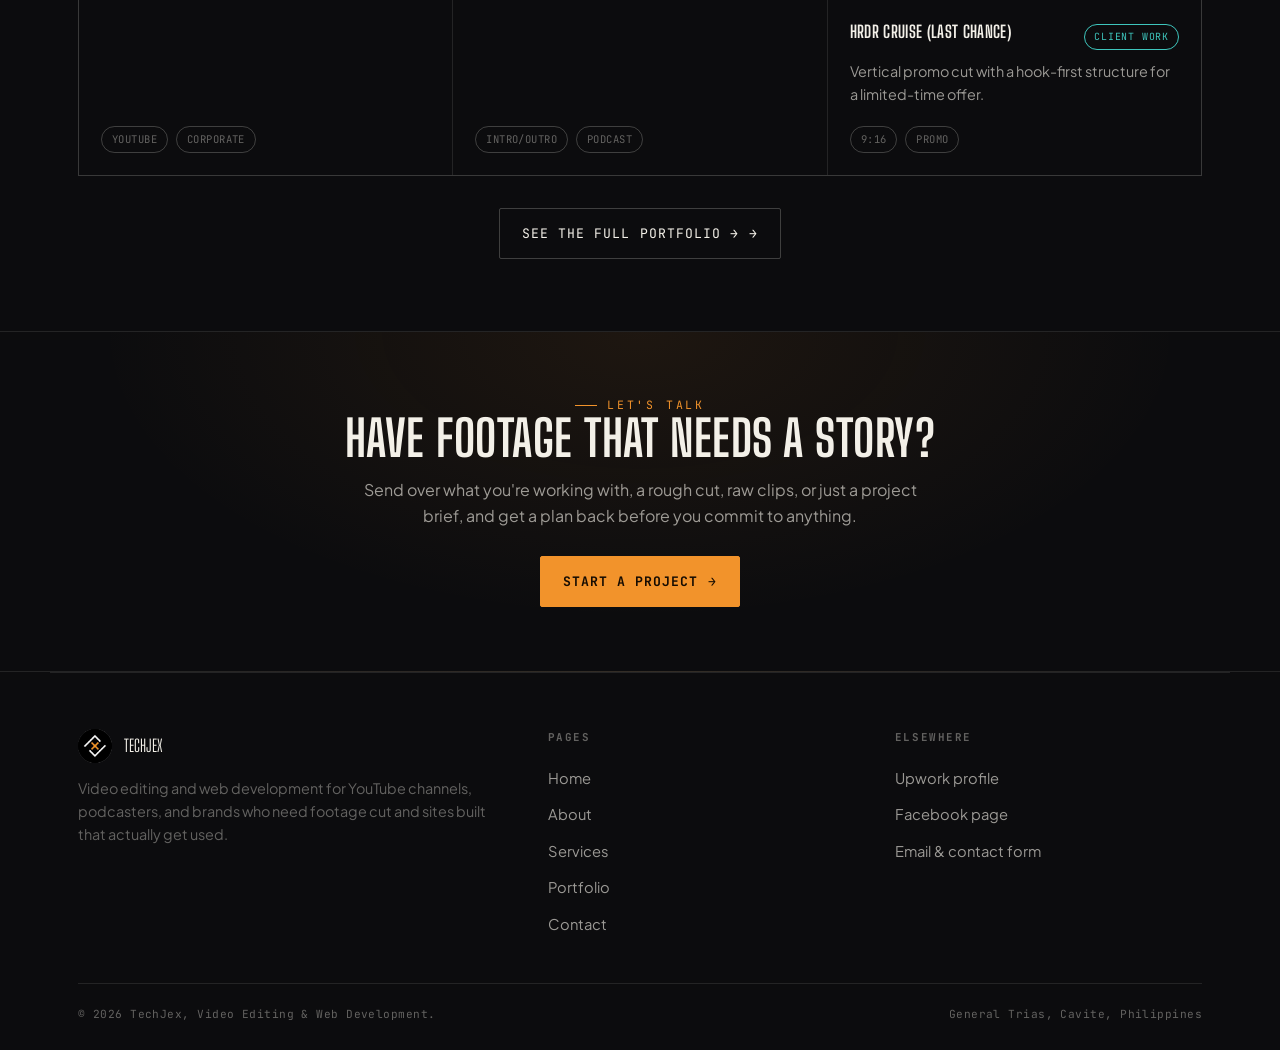
==== commit 38abaf20: "Tech Jex Portfolio" ====
--- a/index.html
+++ b/index.html
@@ -3,7 +3,7 @@
 <head>
 <meta charset="UTF-8">
 <meta name="viewport" content="width=device-width, initial-scale=1.0">
-<title>TechJex - Video Editing by Jex</title>
+<title>TechJex | Video Editing by Excelso Jr.</title>
 <meta name="description" content="Video editing and web development by TechJex. YouTube, podcast, and short-form editing plus responsive websites and Webflow builds, based in the Philippines.">
 <link rel="icon" href="./assets/logo.png" type="image/png">
 <link rel="preconnect" href="https://fonts.googleapis.com">
@@ -35,9 +35,9 @@
 <section class="hero wrap">
   <div class="hero-grid">
     <div>
-      <span class="eyebrow">Video Editing &amp; Web Development / Descript / DaVinci Resolve / YouTube / Podcast / Webflow</span>
+      <span class="eyebrow">Video Editing &amp; Web Development: Descript / DaVinci Resolve / YouTube / Podcast / Webflow</span>
       <h1>Footage becomes a story worth finishing.</h1>
-      <p class="lead">I edit YouTube videos, podcasts, and short-form content around pacing, sound, and color and TechJex now builds responsive websites and Webflow sites for the same kind of clients. Based in General Trias, Philippines. Working with clients on Upwork since day one.</p>
+      <p class="lead">I edit YouTube videos, podcasts, and short-form content around pacing, sound, and color. TechJex also builds responsive websites and Webflow sites for that same kind of client now. Based in General Trias, Philippines, and working with clients on Upwork since day one.</p>
       <div class="hero-stats">
         <div><b>43</b><span>Jobs delivered</span></div>
         <div><b>720</b><span>Hours edited</span></div>
@@ -51,7 +51,7 @@
     </div>
     <div class="hero-card reveal">
       <span class="eyebrow" style="margin-bottom:10px;">Top Rated</span>
-      <p>Upwork Top Rated talent. 94% job success across 43 completed contracts and 720 logged hours — the track record clients check before they hire.</p>
+      <p>Upwork Top Rated talent. 94% job success across 43 completed contracts and 720 logged hours, the kind of track record clients actually check before they hire.</p>
       <a class="btn btn-ghost" href="https://www.upwork.com/freelancers/~0199cee645f09aa806" target="_blank" rel="noopener">View Upwork profile</a>
     </div>
   </div>
@@ -71,7 +71,7 @@
       <div class="scrub-fill"></div>
       <div class="scrub-handle"></div>
     </div>
-    <p class="scrub-caption">Drag the playhead, this is the kind of pass every project gets before delivery.</p>
+    <p class="scrub-caption">Drag the playhead. This is the kind of pass every project gets before delivery.</p>
   </div>
 </section>
 
@@ -106,7 +106,7 @@
     <a class="card reveal" href="./portfolio.html#web-development">
       <span class="tc-num">04</span>
       <h3>Web Development</h3>
-      <p>Responsive websites, Webflow builds, and internal systems, TechJex's newest niche, built for clients who need a site as much as an edit.</p>
+      <p>Responsive websites, Webflow builds, and internal systems. TechJex's newest niche, built for clients who need a site as much as an edit.</p>
     </a>
   </div>
 </section>
@@ -127,7 +127,7 @@
 <section class="section wrap">
   <div class="section-head">
     <div><span class="eyebrow">Portfolio</span><h2>Built to hold attention. Here's proof.</h2></div>
-    <p>Three formats, three different jobs: hold a long-form viewer, brand a show open, stop a scroll. Full library plus the web development work — lives on the portfolio page.</p>
+    <p>Three formats, three different jobs: hold a long-form viewer, brand a show open, stop a scroll. The full library, plus the web development work, lives on the portfolio page.</p>
   </div>
   <div class="portfolio-grid">
     <article class="portfolio-card video-card reveal">
@@ -137,7 +137,7 @@
         </video>
       </div>
       <div class="portfolio-body">
-        <div class="portfolio-top"><h3>BTS - 40th Anniversary</h3><span class="status open">Client work</span></div>
+        <div class="portfolio-top"><h3>BTS 40th Anniversary</h3><span class="status open">Client work</span></div>
         <p>Corporate anniversary recap edit, paced for a company-wide YouTube share.</p>
         <div class="tag-row"><span class="tag">YouTube</span><span class="tag">Corporate</span></div>
       </div>
@@ -149,7 +149,7 @@
         </video>
       </div>
       <div class="portfolio-body">
-        <div class="portfolio-top"><h3>Peapodcast - Intro &amp; Outro</h3><span class="status open">Client work</span></div>
+        <div class="portfolio-top"><h3>Peapodcast Intro &amp; Outro</h3><span class="status open">Client work</span></div>
         <p>Matching open and close, built for consistent episode-to-episode branding.</p>
         <div class="tag-row"><span class="tag">Intro/Outro</span><span class="tag">Podcast</span></div>
       </div>
@@ -161,7 +161,7 @@
         </video>
       </div>
       <div class="portfolio-body">
-        <div class="portfolio-top"><h3>HRDR - Cruise (Last Chance)</h3><span class="status open">Client work</span></div>
+        <div class="portfolio-top"><h3>HRDR Cruise (Last Chance)</h3><span class="status open">Client work</span></div>
         <p>Vertical promo cut with a hook-first structure for a limited-time offer.</p>
         <div class="tag-row"><span class="tag">9:16</span><span class="tag">Promo</span></div>
       </div>
@@ -176,7 +176,7 @@
   <div class="wrap">
     <span class="eyebrow" style="justify-content:center;">Let's talk</span>
     <h2>Have footage that needs a story?</h2>
-    <p>Send over what you're working with a rough cut, raw clips, or just a project brief and get a plan back before you commit to anything.</p>
+    <p>Send over what you're working with, a rough cut, raw clips, or just a project brief, and get a plan back before you commit to anything.</p>
     <a class="btn btn-primary" href="./contact.html">Start a project</a>
   </div>
 </section>
@@ -205,7 +205,7 @@
     </div>
   </div>
   <div class="footer-bottom">
-    <span>&copy; 2026 TechJex - Video Editing &amp; Web Development.</span>
+    <span>&copy; 2026 TechJex, Video Editing &amp; Web Development.</span>
     <span>General Trias, Cavite, Philippines</span>
   </div>
 </footer>
--- a/style.css
+++ b/style.css
@@ -1,5 +1,5 @@
 /* ============================================================
-   TechJex — Video Editing Portfolio
+   TechJex, Video Editing Portfolio
    Design tokens
    ============================================================ */
 :root{
@@ -124,7 +124,7 @@
 }
 
 /* ---------- hero / scrubber signature ---------- */
-.hero{ padding:64px 0 40px; }
+.hero{ padding-top:64px; padding-bottom:40px; }
 .hero-grid{ display:grid; grid-template-columns:1.3fr 0.9fr; gap:48px; align-items:end; }
 .hero-stats{ display:flex; flex-wrap:wrap; gap:28px; margin-top:8px; }
 .hero-stats div{ border-left:1px solid var(--line-strong); padding-left:14px; }
@@ -186,8 +186,8 @@
 @keyframes scroll-left{ from{ transform:translateX(0); } to{ transform:translateX(-50%); } }
 
 /* ---------- sections ---------- */
-.section{ padding:72px 0; }
-.section-tight{ padding:40px 0; }
+.section{ padding-top:72px; padding-bottom:72px; }
+.section-tight{ padding-top:40px; padding-bottom:40px; }
 .section-head{ display:flex; justify-content:space-between; align-items:flex-end; gap:24px; margin-bottom:40px; flex-wrap:wrap; }
 .section-head p{ max-width:44ch; color:var(--bone-dim); margin:0; }
 
@@ -228,7 +228,7 @@
 .cta-band p{ color:var(--bone-dim); margin:0 auto 28px; max-width:48ch; }
 
 /* ---------- footer ---------- */
-.footer{ border-top:1px solid var(--line); padding:56px 0 26px; }
+.footer{ border-top:1px solid var(--line); padding-top:56px; padding-bottom:26px; }
 .footer-top{ display:grid; grid-template-columns:1.4fr 1fr 1fr; gap:40px; margin-bottom:40px; }
 .footer-brand{ display:flex; align-items:center; gap:12px; margin-bottom:14px; }
 .footer-brand img{ width:34px; height:34px; border-radius:50%; }
@@ -241,7 +241,7 @@
 @media (max-width:760px){ .footer-top{ grid-template-columns:1fr; } }
 
 /* ---------- page hero (inner pages) ---------- */
-.page-hero{ padding:56px 0 32px; border-bottom:1px solid var(--line); }
+.page-hero{ padding-top:56px; padding-bottom:32px; border-bottom:1px solid var(--line); }
 .page-hero h1{ max-width:16ch; }
 .page-hero .lead{ margin-top:14px; }
 
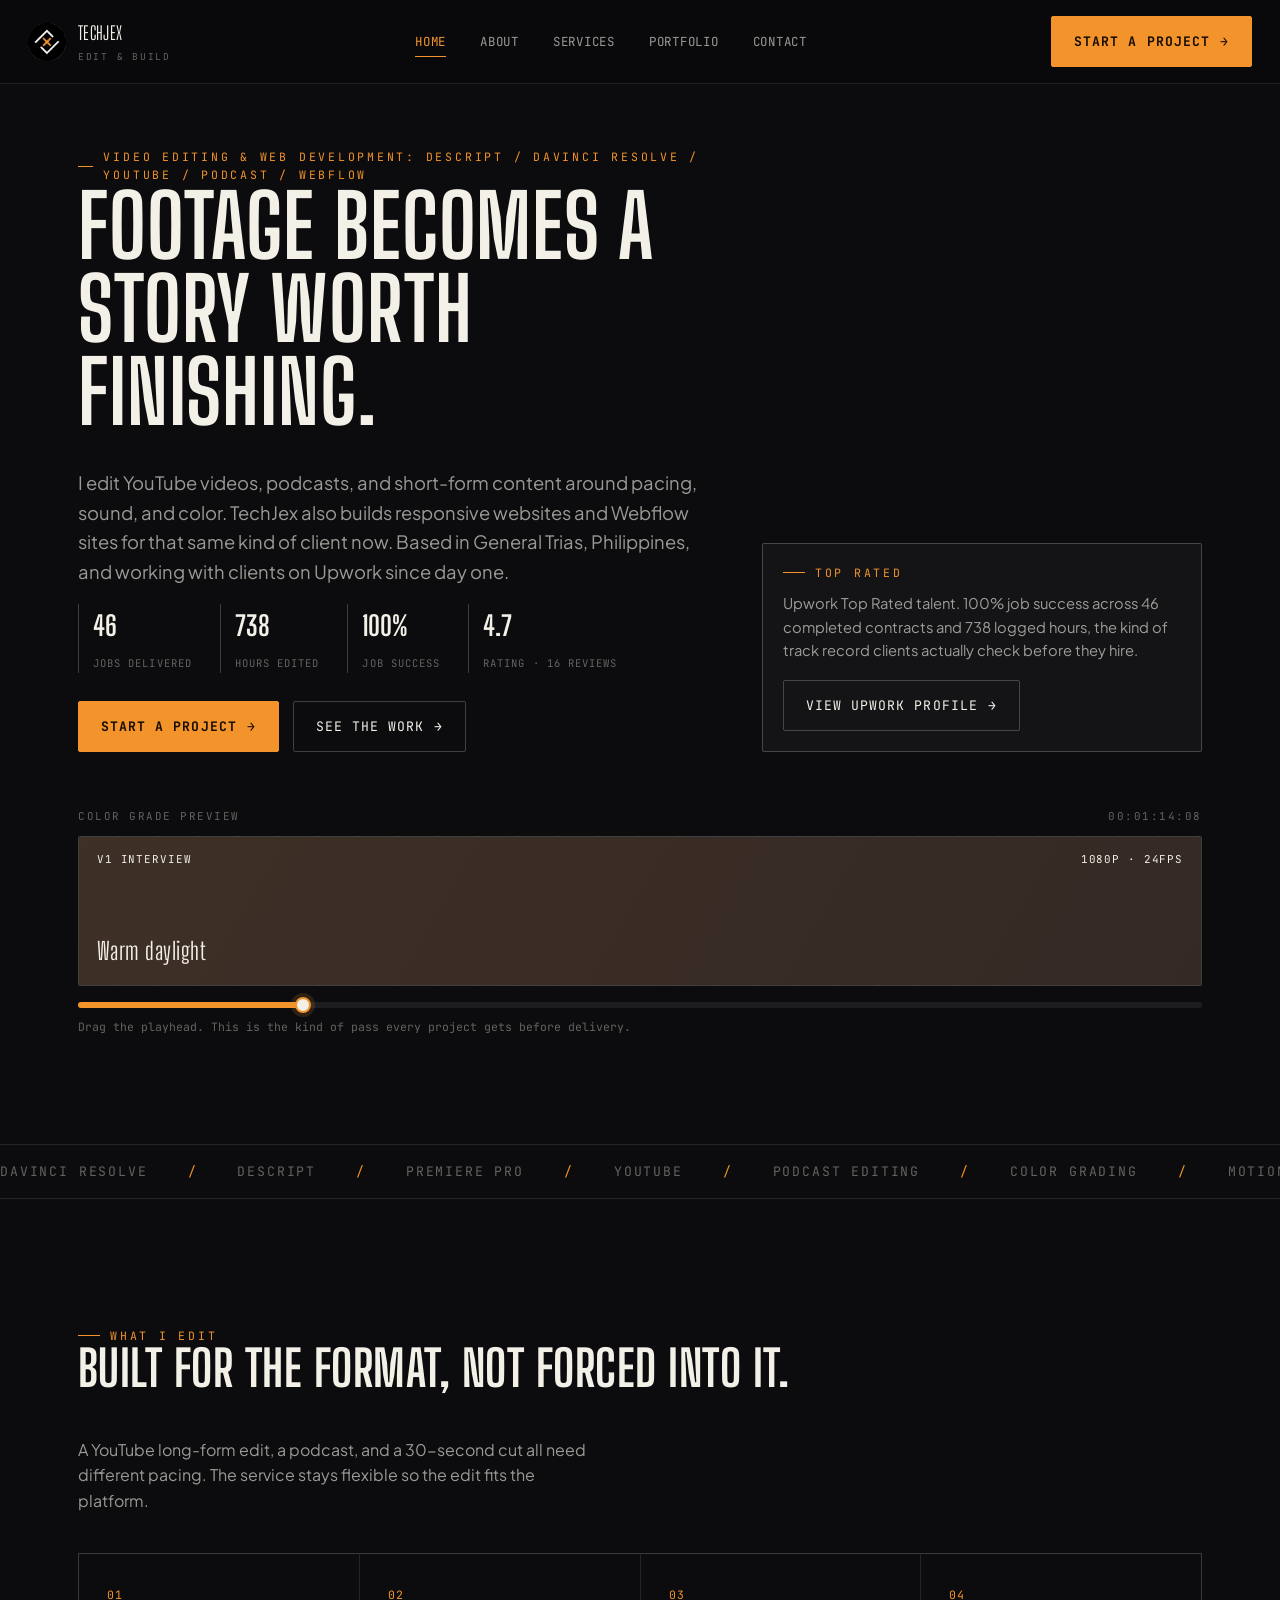
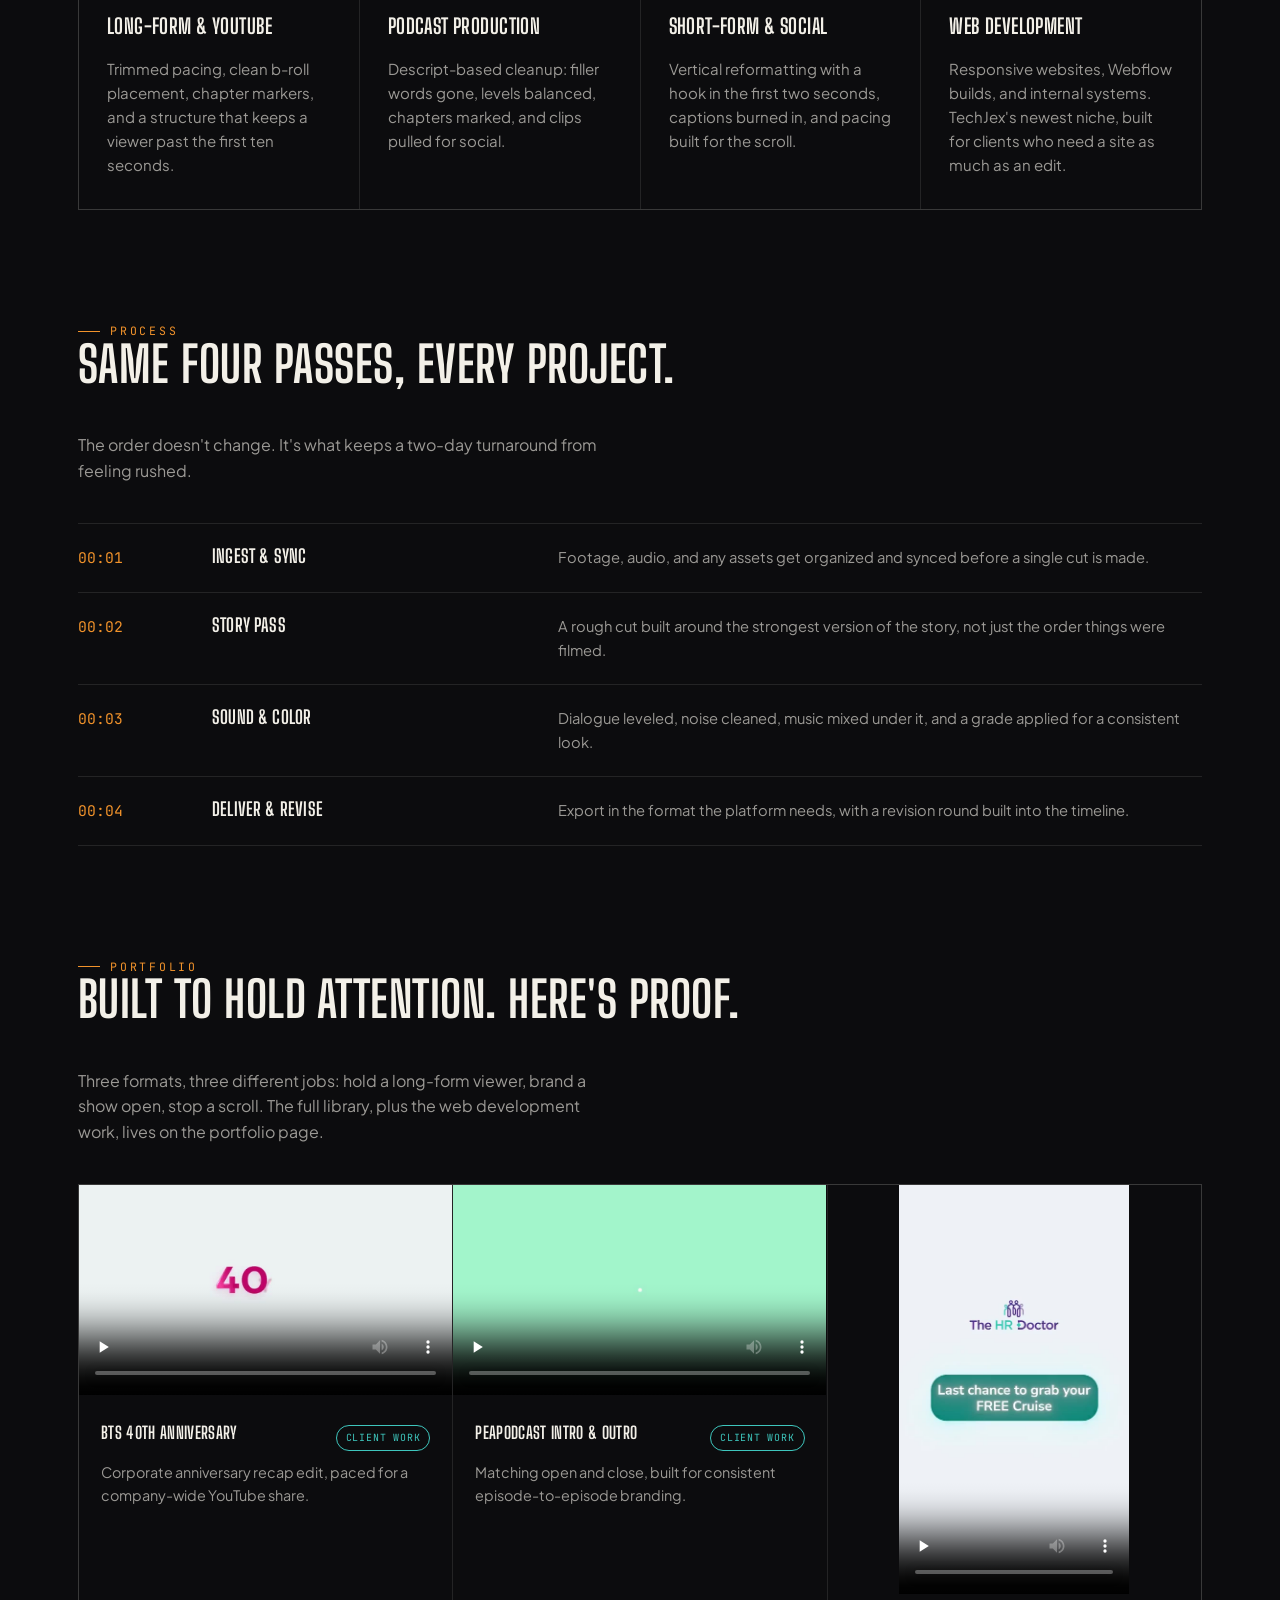
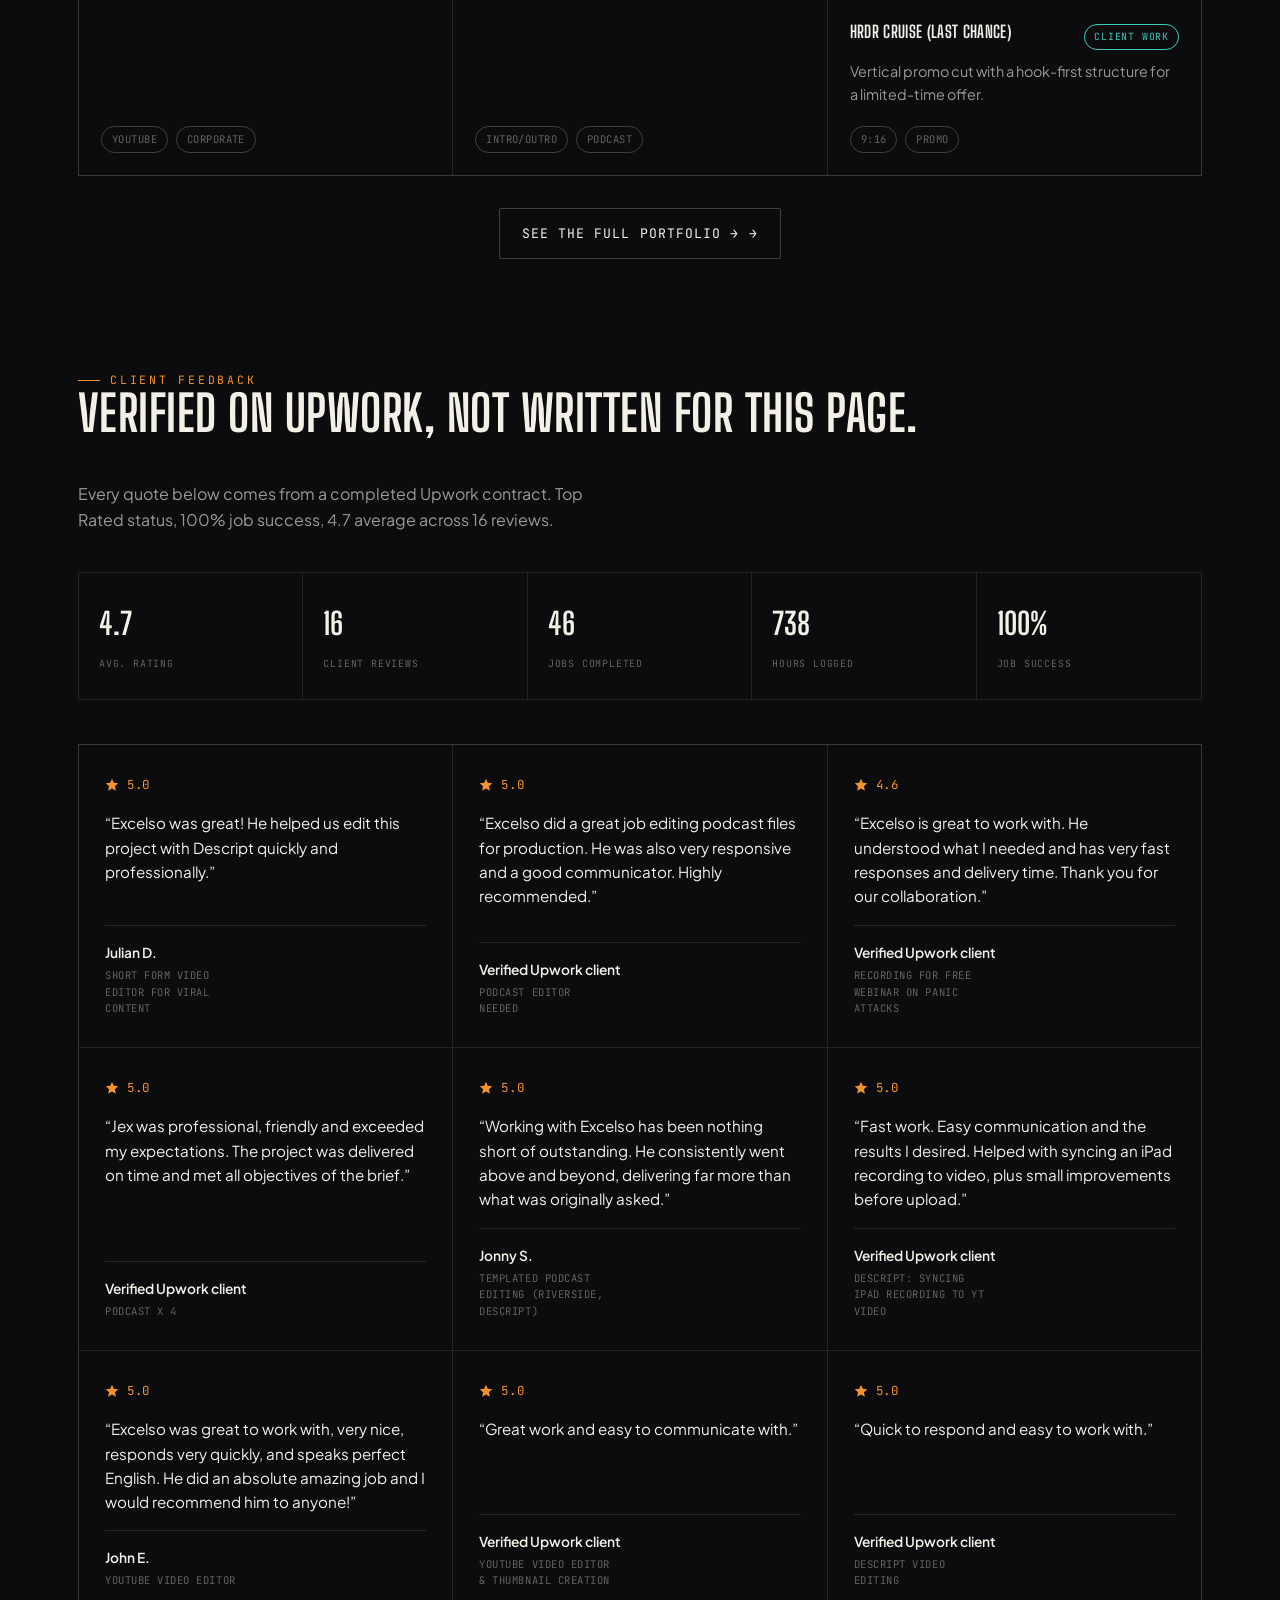
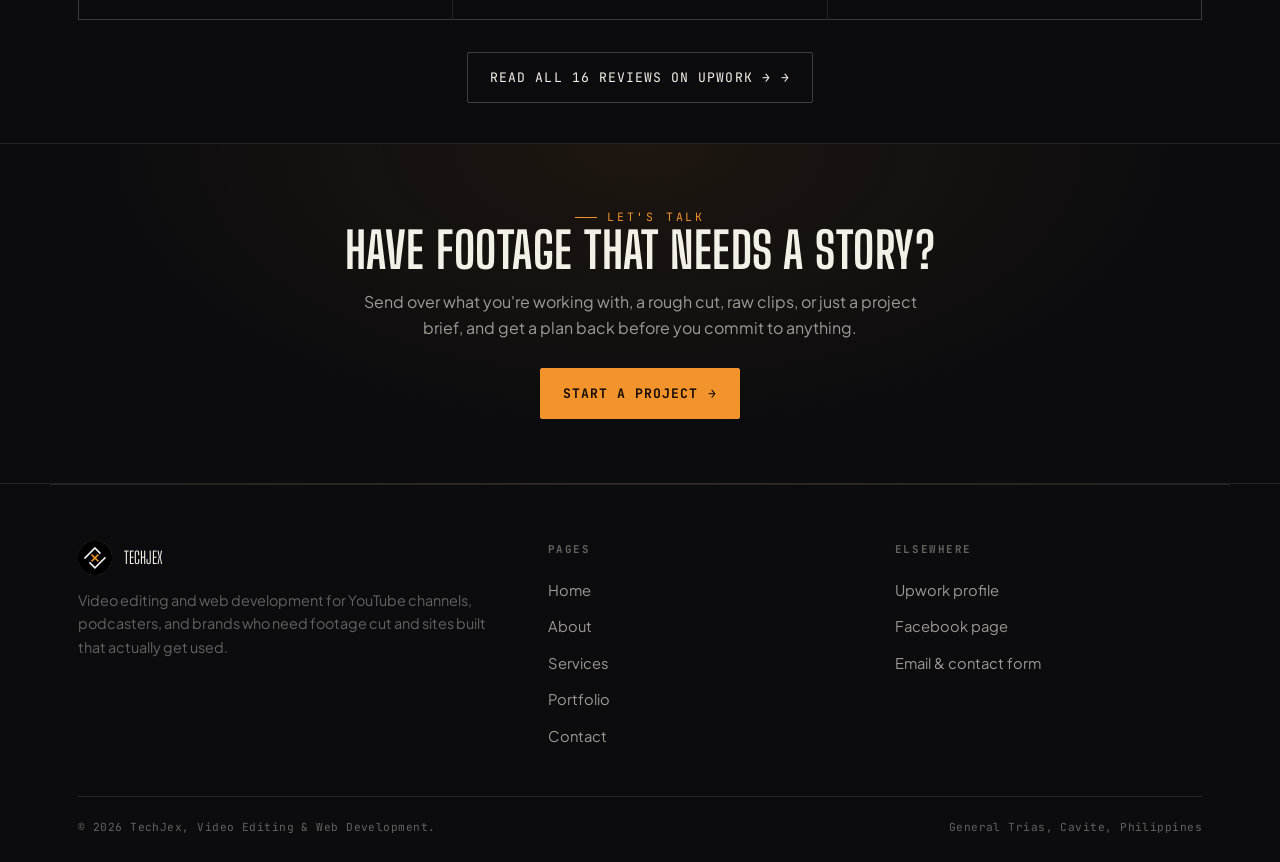
==== commit f41a38ac: "Portfolio" ====
--- a/index.html
+++ b/index.html
@@ -39,9 +39,9 @@
       <h1>Footage becomes a story worth finishing.</h1>
       <p class="lead">I edit YouTube videos, podcasts, and short-form content around pacing, sound, and color. TechJex also builds responsive websites and Webflow sites for that same kind of client now. Based in General Trias, Philippines, and working with clients on Upwork since day one.</p>
       <div class="hero-stats">
-        <div><b>43</b><span>Jobs delivered</span></div>
-        <div><b>720</b><span>Hours edited</span></div>
-        <div><b>94%</b><span>Job success</span></div>
+        <div><b>46</b><span>Jobs delivered</span></div>
+        <div><b>738</b><span>Hours edited</span></div>
+        <div><b>100%</b><span>Job success</span></div>
         <div><b>4.7</b><span>Rating · 16 reviews</span></div>
       </div>
       <div class="hero-actions">
@@ -51,7 +51,7 @@
     </div>
     <div class="hero-card reveal">
       <span class="eyebrow" style="margin-bottom:10px;">Top Rated</span>
-      <p>Upwork Top Rated talent. 94% job success across 43 completed contracts and 720 logged hours, the kind of track record clients actually check before they hire.</p>
+      <p>Upwork Top Rated talent. 100% job success across 46 completed contracts and 738 logged hours, the kind of track record clients actually check before they hire.</p>
       <a class="btn btn-ghost" href="https://www.upwork.com/freelancers/~0199cee645f09aa806" target="_blank" rel="noopener">View Upwork profile</a>
     </div>
   </div>
@@ -172,6 +172,91 @@
   </div>
 </section>
 
+<section class="section wrap section-tight" id="feedback">
+  <div class="section-head">
+    <div><span class="eyebrow">Client feedback</span><h2>Verified on Upwork, not written for this page.</h2></div>
+    <p>Every quote below comes from a completed Upwork contract. Top Rated status, 100% job success, 4.7 average across 16 reviews.</p>
+  </div>
+
+  <div class="stat-strip feedback-strip">
+    <div><b>4.7</b><span>Avg. rating</span></div>
+    <div><b>16</b><span>Client reviews</span></div>
+    <div><b>46</b><span>Jobs completed</span></div>
+    <div><b>738</b><span>Hours logged</span></div>
+    <div><b>100%</b><span>Job success</span></div>
+  </div>
+
+  <div class="feedback-grid">
+    <article class="feedback-card reveal">
+      <div class="feedback-rating"><svg viewBox="0 0 20 20"><path d="M10 1l2.6 5.9 6.4.6-4.8 4.3 1.4 6.3L10 15l-5.6 3.1 1.4-6.3L1 7.5l6.4-.6z"/></svg>5.0</div>
+      <p class="feedback-quote">Excelso was great! He helped us edit this project with Descript quickly and professionally.</p>
+      <div class="feedback-meta">
+        <div><b>Julian D.</b><span class="job-tag">Short Form Video Editor for Viral Content</span></div>
+      </div>
+    </article>
+    <article class="feedback-card reveal">
+      <div class="feedback-rating"><svg viewBox="0 0 20 20"><path d="M10 1l2.6 5.9 6.4.6-4.8 4.3 1.4 6.3L10 15l-5.6 3.1 1.4-6.3L1 7.5l6.4-.6z"/></svg>5.0</div>
+      <p class="feedback-quote">Excelso did a great job editing podcast files for production. He was also very responsive and a good communicator. Highly recommended.</p>
+      <div class="feedback-meta">
+        <div><b>Verified Upwork client</b><span class="job-tag">Podcast Editor Needed</span></div>
+      </div>
+    </article>
+    <article class="feedback-card reveal">
+      <div class="feedback-rating"><svg viewBox="0 0 20 20"><path d="M10 1l2.6 5.9 6.4.6-4.8 4.3 1.4 6.3L10 15l-5.6 3.1 1.4-6.3L1 7.5l6.4-.6z"/></svg>4.6</div>
+      <p class="feedback-quote">Excelso is great to work with. He understood what I needed and has very fast responses and delivery time. Thank you for our collaboration.</p>
+      <div class="feedback-meta">
+        <div><b>Verified Upwork client</b><span class="job-tag">Recording for Free Webinar on Panic Attacks</span></div>
+      </div>
+    </article>
+    <article class="feedback-card reveal">
+      <div class="feedback-rating"><svg viewBox="0 0 20 20"><path d="M10 1l2.6 5.9 6.4.6-4.8 4.3 1.4 6.3L10 15l-5.6 3.1 1.4-6.3L1 7.5l6.4-.6z"/></svg>5.0</div>
+      <p class="feedback-quote">Jex was professional, friendly and exceeded my expectations. The project was delivered on time and met all objectives of the brief.</p>
+      <div class="feedback-meta">
+        <div><b>Verified Upwork client</b><span class="job-tag">Podcast x 4</span></div>
+      </div>
+    </article>
+    <article class="feedback-card reveal">
+      <div class="feedback-rating"><svg viewBox="0 0 20 20"><path d="M10 1l2.6 5.9 6.4.6-4.8 4.3 1.4 6.3L10 15l-5.6 3.1 1.4-6.3L1 7.5l6.4-.6z"/></svg>5.0</div>
+      <p class="feedback-quote">Working with Excelso has been nothing short of outstanding. He consistently went above and beyond, delivering far more than what was originally asked.</p>
+      <div class="feedback-meta">
+        <div><b>Jonny S.</b><span class="job-tag">Templated Podcast Editing (Riverside, Descript)</span></div>
+      </div>
+    </article>
+    <article class="feedback-card reveal">
+      <div class="feedback-rating"><svg viewBox="0 0 20 20"><path d="M10 1l2.6 5.9 6.4.6-4.8 4.3 1.4 6.3L10 15l-5.6 3.1 1.4-6.3L1 7.5l6.4-.6z"/></svg>5.0</div>
+      <p class="feedback-quote">Fast work. Easy communication and the results I desired. Helped with syncing an iPad recording to video, plus small improvements before upload.</p>
+      <div class="feedback-meta">
+        <div><b>Verified Upwork client</b><span class="job-tag">Descript: Syncing iPad Recording to YT Video</span></div>
+      </div>
+    </article>
+    <article class="feedback-card reveal">
+      <div class="feedback-rating"><svg viewBox="0 0 20 20"><path d="M10 1l2.6 5.9 6.4.6-4.8 4.3 1.4 6.3L10 15l-5.6 3.1 1.4-6.3L1 7.5l6.4-.6z"/></svg>5.0</div>
+      <p class="feedback-quote">Excelso was great to work with, very nice, responds very quickly, and speaks perfect English. He did an absolute amazing job and I would recommend him to anyone!</p>
+      <div class="feedback-meta">
+        <div><b>John E.</b><span class="job-tag">YouTube Video Editor</span></div>
+      </div>
+    </article>
+    <article class="feedback-card reveal">
+      <div class="feedback-rating"><svg viewBox="0 0 20 20"><path d="M10 1l2.6 5.9 6.4.6-4.8 4.3 1.4 6.3L10 15l-5.6 3.1 1.4-6.3L1 7.5l6.4-.6z"/></svg>5.0</div>
+      <p class="feedback-quote">Great work and easy to communicate with.</p>
+      <div class="feedback-meta">
+        <div><b>Verified Upwork client</b><span class="job-tag">YouTube Video Editor &amp; Thumbnail Creation</span></div>
+      </div>
+    </article>
+    <article class="feedback-card reveal">
+      <div class="feedback-rating"><svg viewBox="0 0 20 20"><path d="M10 1l2.6 5.9 6.4.6-4.8 4.3 1.4 6.3L10 15l-5.6 3.1 1.4-6.3L1 7.5l6.4-.6z"/></svg>5.0</div>
+      <p class="feedback-quote">Quick to respond and easy to work with.</p>
+      <div class="feedback-meta">
+        <div><b>Verified Upwork client</b><span class="job-tag">Descript Video Editing</span></div>
+      </div>
+    </article>
+  </div>
+
+  <div style="margin-top:32px; text-align:center;">
+    <a class="btn btn-ghost" href="https://www.upwork.com/freelancers/~0199cee645f09aa806" target="_blank" rel="noopener">Read all 16 reviews on Upwork →</a>
+  </div>
+</section>
+
 <section class="cta-band">
   <div class="wrap">
     <span class="eyebrow" style="justify-content:center;">Let's talk</span>
--- a/style.css
+++ b/style.css
@@ -355,6 +355,21 @@
 }
 .playhead{ animation:playhead-drift 9s ease-in-out infinite; }
 
+/* ---------- client feedback ---------- */
+.feedback-strip{ margin-bottom:44px; }
+.feedback-grid{ display:grid; grid-template-columns:repeat(3,1fr); gap:1px; background:var(--line); border:1px solid var(--line); }
+.feedback-card{ background:var(--ink); padding:30px 26px; display:flex; flex-direction:column; gap:16px; transition:background .2s ease; }
+.feedback-card:hover{ background:var(--ink-2); }
+.feedback-rating{ display:flex; align-items:center; gap:8px; font-family:var(--mono); font-size:0.78rem; letter-spacing:.06em; color:var(--signal); }
+.feedback-rating svg{ width:14px; height:14px; fill:var(--signal); flex-shrink:0; }
+.feedback-quote{ color:var(--bone); font-size:0.95rem; line-height:1.6; margin:0; flex:1; }
+.feedback-quote::before{ content:"\201C"; }
+.feedback-quote::after{ content:"\201D"; }
+.feedback-meta{ display:flex; justify-content:space-between; align-items:flex-end; gap:10px; margin-top:auto; padding-top:16px; border-top:1px solid var(--line); }
+.feedback-meta b{ display:block; font-size:0.86rem; color:var(--bone); font-weight:600; }
+.feedback-meta .job-tag{ display:block; font-family:var(--mono); font-size:0.66rem; letter-spacing:.05em; text-transform:uppercase; color:var(--bone-faint); margin-top:3px; max-width:22ch; }
+@media (max-width:920px){ .feedback-grid{ grid-template-columns:1fr; } }
+
 /* ---------- reveal ---------- */
 .reveal{ opacity:0; transform:translateY(16px); transition:opacity .6s ease, transform .6s ease; }
 .reveal.in{ opacity:1; transform:translateY(0); }
